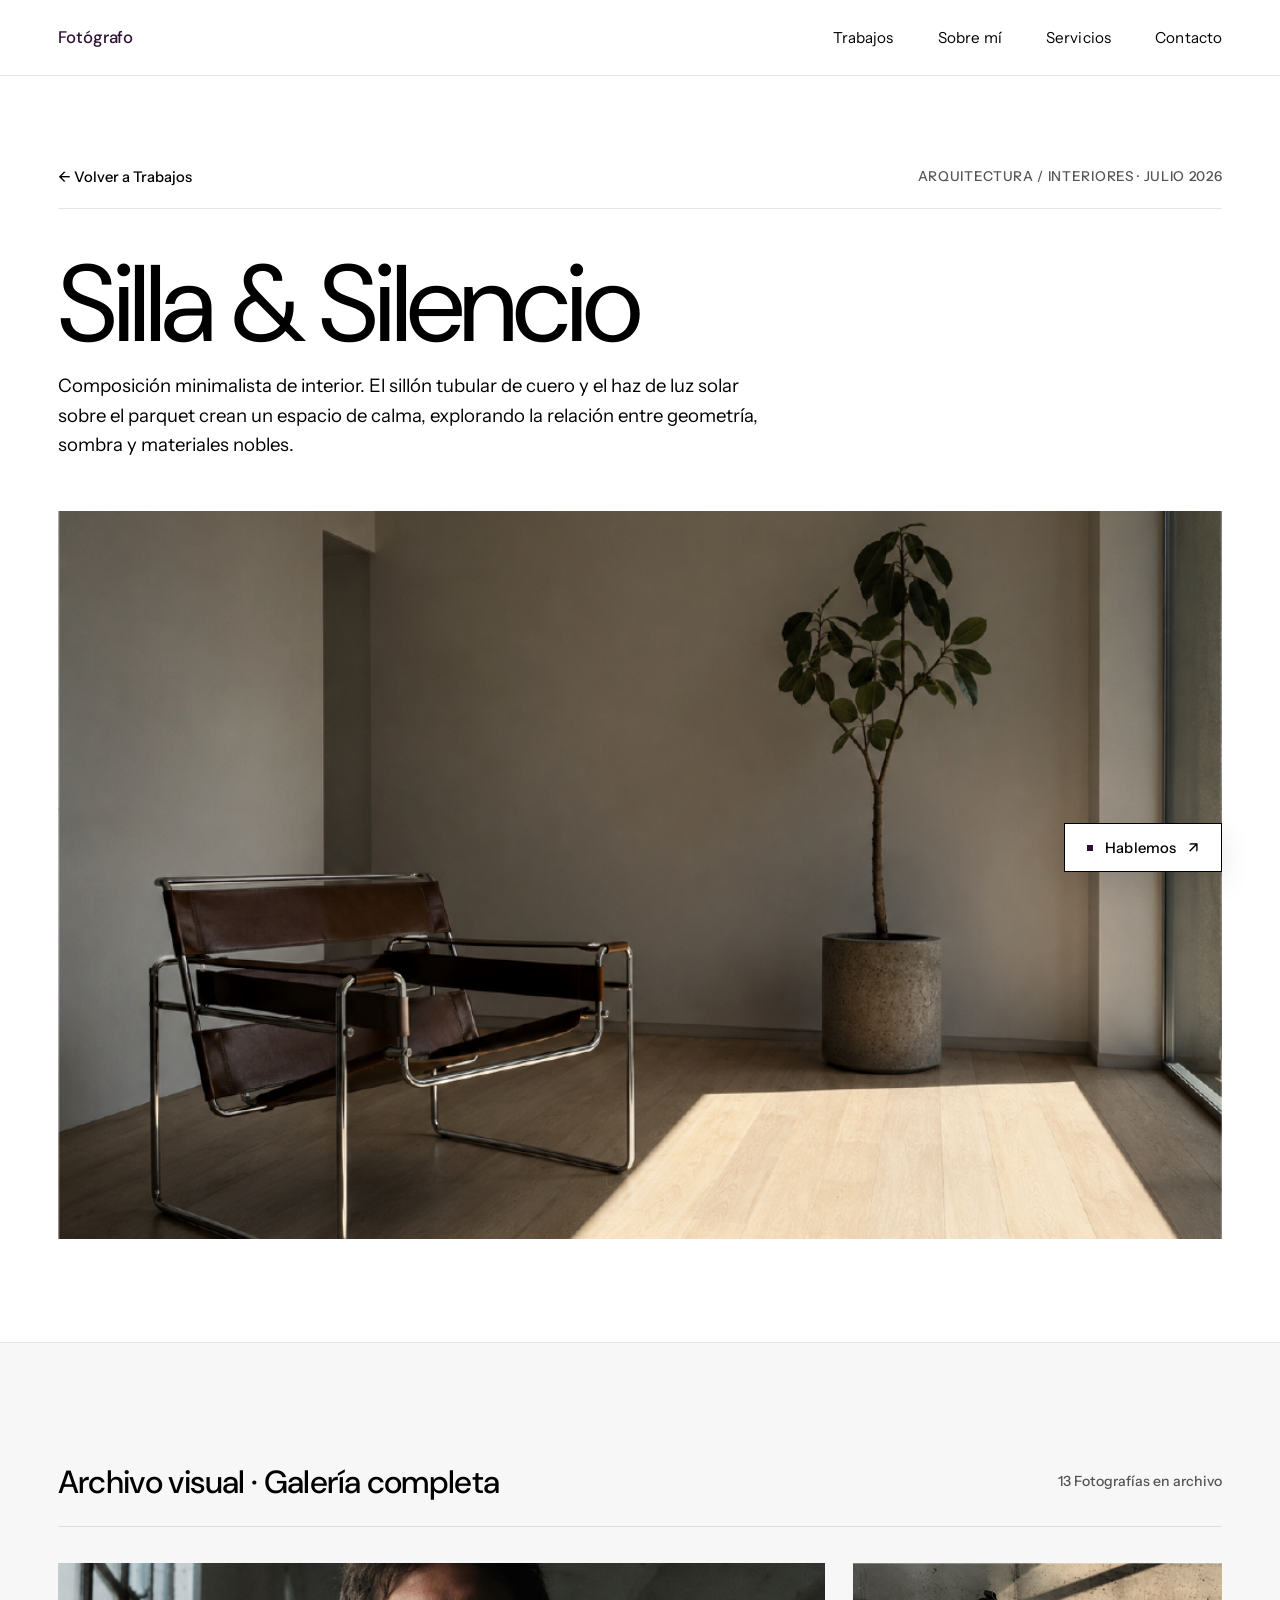
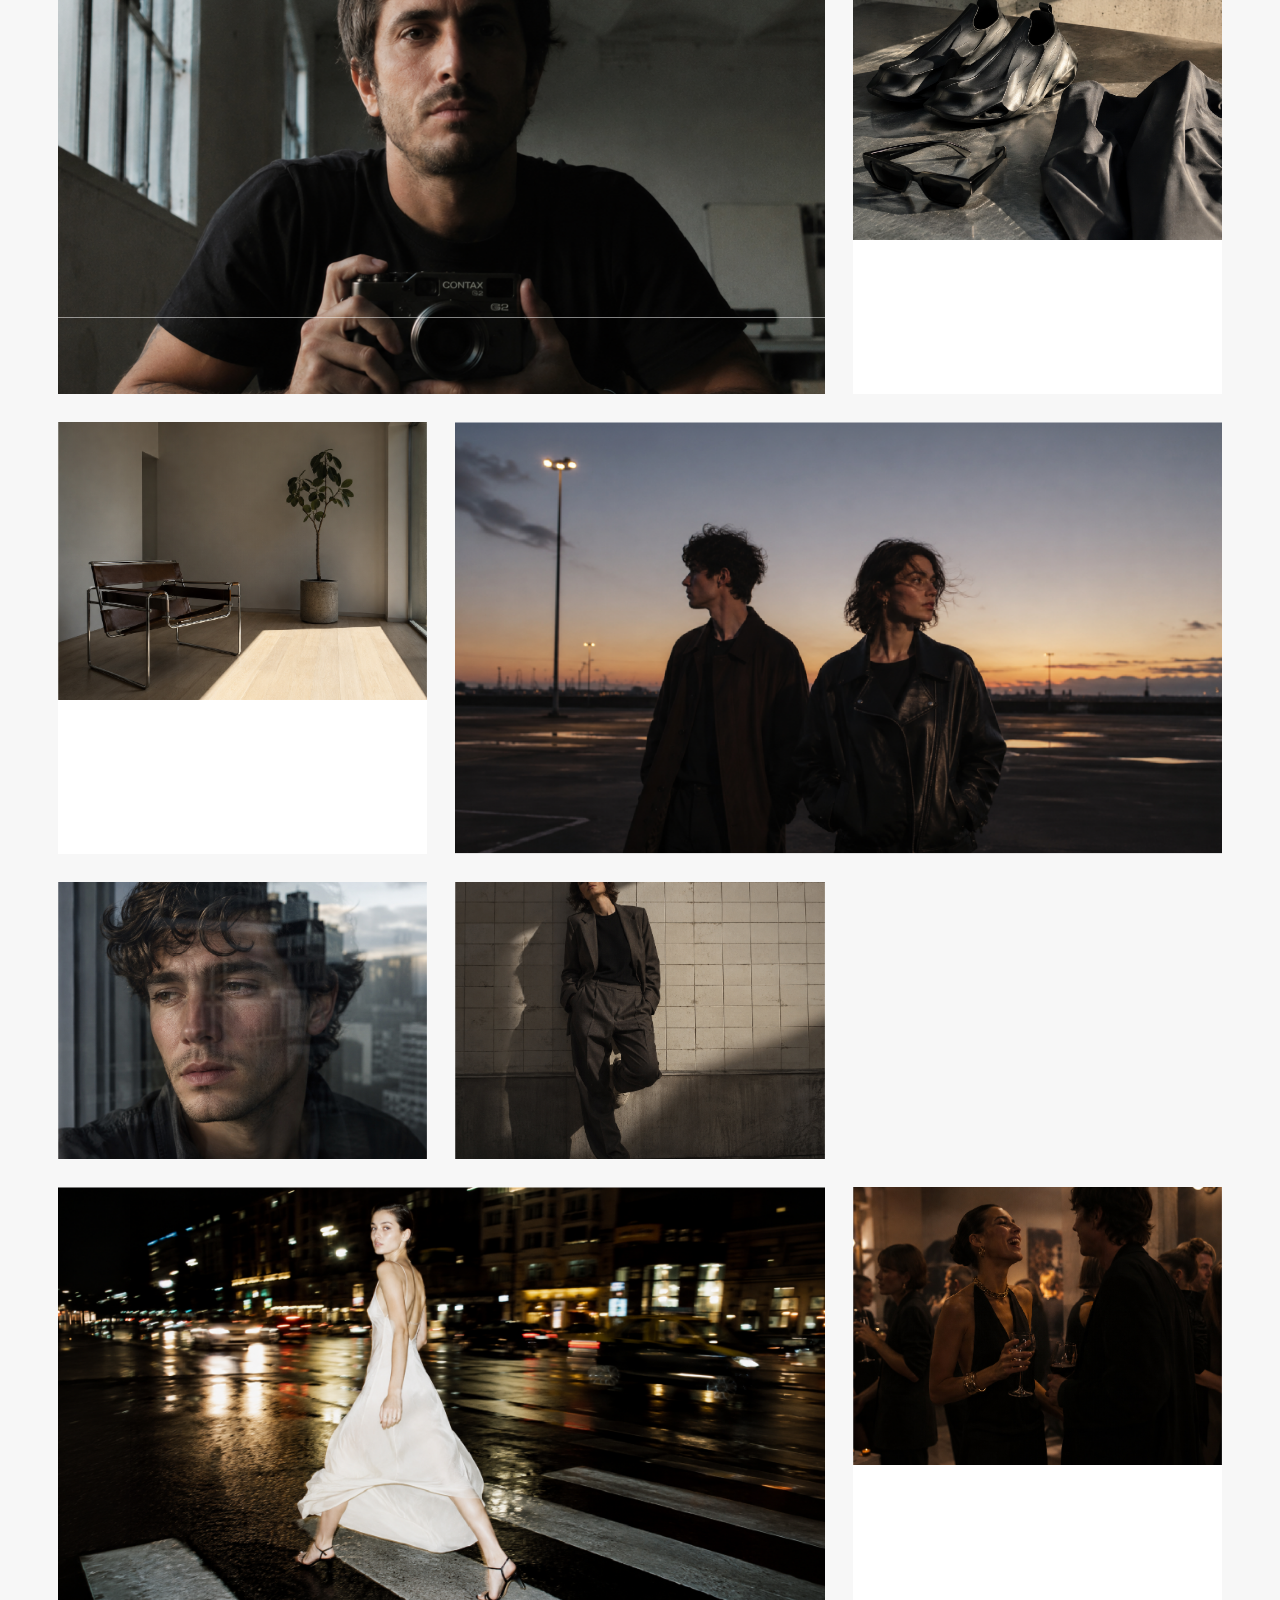
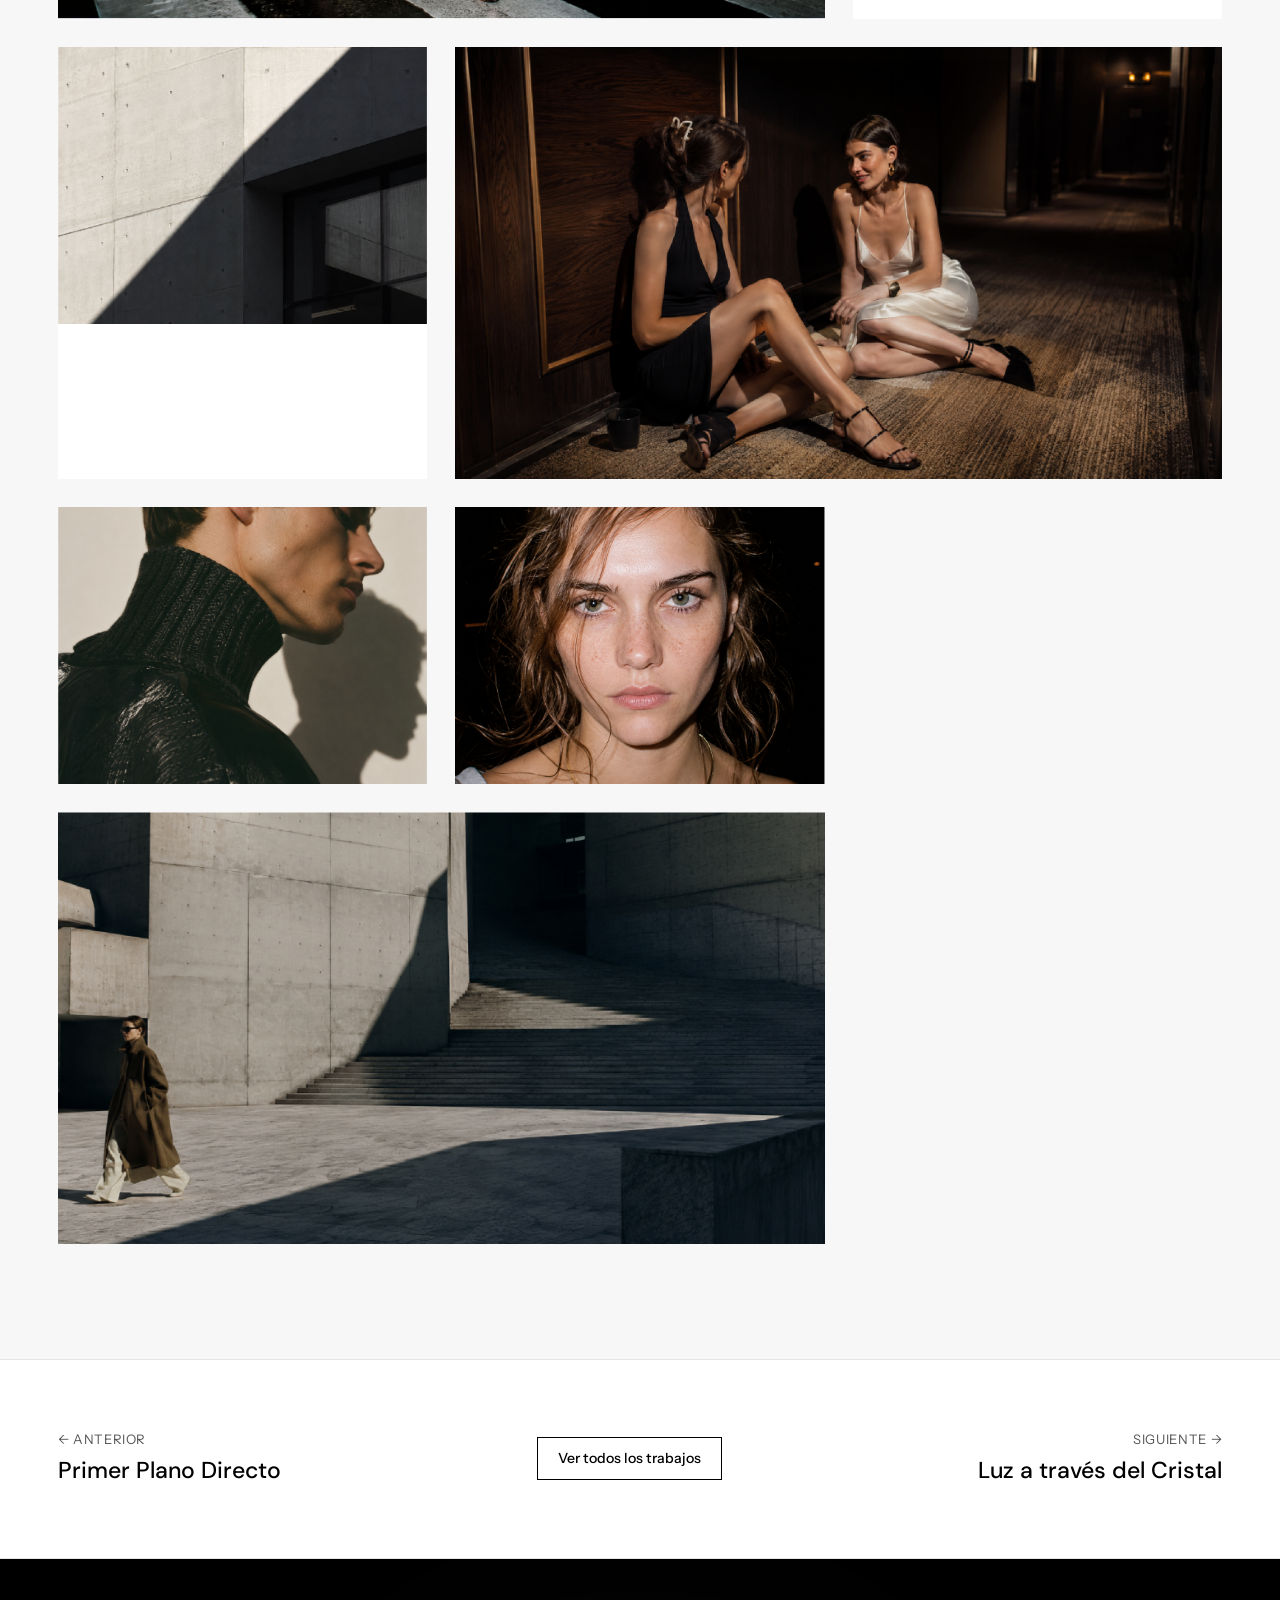
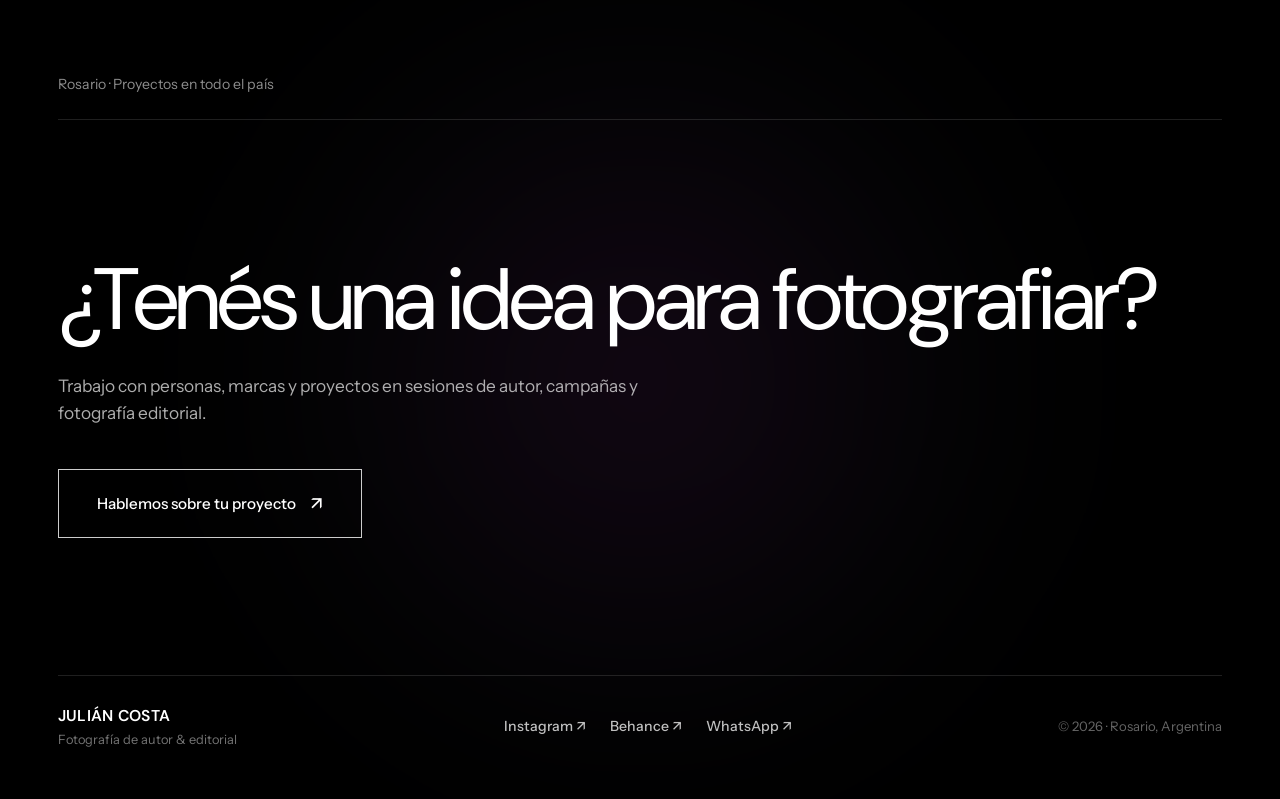
==== proyecto.html @ b22bb367 "fix(gallery): Corregir ejecucion de JS e incluir render estatico de las 13 fotos del archivo complet" ====
<!DOCTYPE html>
<html lang="es">
<head>
  <meta charset="UTF-8" />
  <meta name="viewport" content="width=device-width, initial-scale=1.0" />
  <title>Proyecto — Julián Costa · Fotógrafo Editorial</title>
  <meta name="description" content="Detalle de proyecto fotográfico editorial de Julián Costa. Retratos, moda, arquitectura y eventos." />

  <!-- Google Fonts: DM Sans + Instrument Sans -->
  <link rel="preconnect" href="https://fonts.googleapis.com" />
  <link rel="preconnect" href="https://fonts.gstatic.com" crossorigin />
  <link href="https://fonts.googleapis.com/css2?family=DM+Sans:ital,opsz,wght@0,9..40,300;0,9..40,400;0,9..40,500;0,9..40,600;0,9..40,700;1,9..40,400&family=Instrument+Sans:ital,wght@0,400;0,500;0,600;1,400&display=swap" rel="stylesheet" />

  <!-- Estilos CSS -->
  <link rel="stylesheet" href="css/style.css?v=2026.gallery.full.32" />
</head>
<body class="editorial-portfolio-body project-detail-body">

  <!-- ==================== HEADER (IDÉNTICO AL HOME) ==================== -->
  <header class="site-header" id="siteHeader">
    <div class="header-inner">
      <div class="header-brand-box">
        <a href="index.html" class="brand-text-label">Fotógrafo</a>
      </div>

      <!-- Menú Desktop -->
      <nav class="nav-menu" id="navMenu">
        <ul class="nav-list">
          <li class="nav-item"><a href="index.html#trabajos" class="nav-link">Trabajos</a></li>
          <li class="nav-item"><a href="index.html#sobre-mi" class="nav-link">Sobre mí</a></li>
          <li class="nav-item"><a href="index.html#servicios" class="nav-link">Servicios</a></li>
          <li class="nav-item"><a href="#contacto" class="nav-link">Contacto</a></li>
        </ul>
      </nav>

      <!-- Botón Hamburguesa Mobile -->
      <button type="button" class="mobile-menu-toggle" id="mobileMenuToggle" aria-label="Abrir menú" aria-expanded="false">
        <span class="burger-bar bar-1"></span>
        <span class="burger-bar bar-2"></span>
      </button>
    </div>

    <!-- Menú Desplegable Minimalista Mobile -->
    <div class="mobile-nav-overlay" id="mobileNavOverlay" aria-hidden="true">
      <div class="mobile-nav-inner">
        <span class="mobile-nav-kicker">Menú</span>
        <ul class="mobile-nav-list">
          <li><a href="index.html#trabajos" class="mobile-nav-link"><span>01</span> Trabajos</a></li>
          <li><a href="index.html#sobre-mi" class="mobile-nav-link"><span>02</span> Sobre mí</a></li>
          <li><a href="index.html#servicios" class="mobile-nav-link"><span>03</span> Servicios</a></li>
          <li><a href="#contacto" class="mobile-nav-link"><span>04</span> Contacto</a></li>
        </ul>
      </div>
    </div>
  </header>

  <main>
    <!-- ==================== ENCABEZADO DE PROYECTO ==================== -->
    <section class="project-hero-header">
      <div class="project-hero-inner">
        
        <div class="project-top-nav-bar">
          <a href="index.html#trabajos" class="project-back-link">
            <span>← Volver a Trabajos</span>
          </a>
          <span class="project-meta-pill" id="projectCategoryDate">Arquitectura · Julio 2026</span>
        </div>

        <div class="project-title-block">
          <h1 class="project-main-title" id="projectTitle">Silla & Silencio</h1>
          <p class="project-lead-desc" id="projectDescription">
            Composición minimalista de interior. El sillón tubular de cuero y el haz de luz solar sobre el parquet crean un espacio de calma.
          </p>
        </div>

      </div>
    </section>

    <!-- ==================== FOTO PRINCIPAL EN ALTA RESOLUCIÓN ==================== -->
    <section class="project-featured-media-section">
      <div class="project-featured-container">
        <div class="featured-img-frame">
          <img 
            id="projectFeaturedImg" 
            src="img/obra1.webp" 
            alt="Fotografía principal del proyecto" 
            class="project-featured-img"
          />
        </div>
      </div>
    </section>

    <!-- ==================== GRILLA EDITORIAL DE TODAS LAS FOTOS ==================== -->
    <section class="project-archive-gallery-section">
      <div class="project-gallery-inner">
        
        <div class="gallery-header-row">
          <span class="gallery-section-kicker">Archivo visual · Galería completa</span>
          <span class="gallery-count-tag" id="galleryCountLabel">13 Fotografías</span>
        </div>

        <div class="project-mosaic-grid" id="projectMosaicGrid">
          <article class="gallery-mosaic-card col-span-2">
            <div class="mosaic-img-box">
              <img src="img/hero.webp" alt="Retrato de Estudio" class="mosaic-img" loading="lazy" />
              <div class="mosaic-overlay">
                <span class="mosaic-tag">Retratos</span>
                <h4 class="mosaic-title">Retrato de Estudio</h4>
              </div>
            </div>
          </article>
          <article class="gallery-mosaic-card col-span-1">
            <div class="mosaic-img-box">
              <img src="img/pano1.webp" alt="Secuencia Editorial 01" class="mosaic-img" loading="lazy" />
              <div class="mosaic-overlay">
                <span class="mosaic-tag">Panorama</span>
                <h4 class="mosaic-title">Secuencia Editorial 01</h4>
              </div>
            </div>
          </article>
          <article class="gallery-mosaic-card col-span-1">
            <div class="mosaic-img-box">
              <img src="img/obra1.webp" alt="Silla & Silencio" class="mosaic-img" loading="lazy" />
              <div class="mosaic-overlay">
                <span class="mosaic-tag">Arquitectura</span>
                <h4 class="mosaic-title">Silla & Silencio</h4>
              </div>
            </div>
          </article>
          <article class="gallery-mosaic-card col-span-2">
            <div class="mosaic-img-box">
              <img src="img/pano2.webp" alt="Secuencia Editorial 02" class="mosaic-img" loading="lazy" />
              <div class="mosaic-overlay">
                <span class="mosaic-tag">Panorama</span>
                <h4 class="mosaic-title">Secuencia Editorial 02</h4>
              </div>
            </div>
          </article>
          <article class="gallery-mosaic-card col-span-1">
            <div class="mosaic-img-box">
              <img src="img/obra2.webp" alt="Luz a través del Cristal" class="mosaic-img" loading="lazy" />
              <div class="mosaic-overlay">
                <span class="mosaic-tag">Retratos</span>
                <h4 class="mosaic-title">Luz a través del Cristal</h4>
              </div>
            </div>
          </article>
          <article class="gallery-mosaic-card col-span-1">
            <div class="mosaic-img-box">
              <img src="img/obra3.webp" alt="Tailoring Oversized" class="mosaic-img" loading="lazy" />
              <div class="mosaic-overlay">
                <span class="mosaic-tag">Moda</span>
                <h4 class="mosaic-title">Tailoring Oversized</h4>
              </div>
            </div>
          </article>
          <article class="gallery-mosaic-card col-span-2">
            <div class="mosaic-img-box">
              <img src="img/pano3.webp" alt="Secuencia Editorial 03" class="mosaic-img" loading="lazy" />
              <div class="mosaic-overlay">
                <span class="mosaic-tag">Panorama</span>
                <h4 class="mosaic-title">Secuencia Editorial 03</h4>
              </div>
            </div>
          </article>
          <article class="gallery-mosaic-card col-span-1">
            <div class="mosaic-img-box">
              <img src="img/obra4.webp" alt="After-Party de Galería" class="mosaic-img" loading="lazy" />
              <div class="mosaic-overlay">
                <span class="mosaic-tag">Eventos</span>
                <h4 class="mosaic-title">After-Party de Galería</h4>
              </div>
            </div>
          </article>
          <article class="gallery-mosaic-card col-span-1">
            <div class="mosaic-img-box">
              <img src="img/obra5.webp" alt="Geometría & Sombra" class="mosaic-img" loading="lazy" />
              <div class="mosaic-overlay">
                <span class="mosaic-tag">Arquitectura</span>
                <h4 class="mosaic-title">Geometría & Sombra</h4>
              </div>
            </div>
          </article>
          <article class="gallery-mosaic-card col-span-2">
            <div class="mosaic-img-box">
              <img src="img/pano4.webp" alt="Secuencia Editorial 04" class="mosaic-img" loading="lazy" />
              <div class="mosaic-overlay">
                <span class="mosaic-tag">Panorama</span>
                <h4 class="mosaic-title">Secuencia Editorial 04</h4>
              </div>
            </div>
          </article>
          <article class="gallery-mosaic-card col-span-1">
            <div class="mosaic-img-box">
              <img src="img/obra6.webp" alt="Texturas & Perfil" class="mosaic-img" loading="lazy" />
              <div class="mosaic-overlay">
                <span class="mosaic-tag">Moda</span>
                <h4 class="mosaic-title">Texturas & Perfil</h4>
              </div>
            </div>
          </article>
          <article class="gallery-mosaic-card col-span-1">
            <div class="mosaic-img-box">
              <img src="img/obra7.webp" alt="Primer Plano Directo" class="mosaic-img" loading="lazy" />
              <div class="mosaic-overlay">
                <span class="mosaic-tag">Retratos</span>
                <h4 class="mosaic-title">Primer Plano Directo</h4>
              </div>
            </div>
          </article>
          <article class="gallery-mosaic-card col-span-2">
            <div class="mosaic-img-box">
              <img src="img/pano5.webp" alt="Secuencia Editorial 05" class="mosaic-img" loading="lazy" />
              <div class="mosaic-overlay">
                <span class="mosaic-tag">Panorama</span>
                <h4 class="mosaic-title">Secuencia Editorial 05</h4>
              </div>
            </div>
          </article>
        </div>

      </div>
    </section>

    <!-- ==================== NAVEGACIÓN ENTRE PROYECTOS ==================== -->
    <nav class="project-pagination-section" aria-label="Navegación de proyectos">
      <div class="pagination-inner">
        <a href="#" id="prevProjectLink" class="pagination-btn prev-btn">
          <span class="pag-dir">← Anterior</span>
          <span class="pag-title" id="prevProjectTitle">Proyecto</span>
        </a>
        <a href="index.html#trabajos" class="pagination-grid-btn">
          <span>Ver todos los trabajos</span>
        </a>
        <a href="#" id="nextProjectLink" class="pagination-btn next-btn">
          <span class="pag-dir">Siguiente →</span>
          <span class="pag-title" id="nextProjectTitle">Proyecto</span>
        </a>
      </div>
    </nav>

    <!-- ==================== BANNER DE CONTACTO & CIERRE MONUMENTAL (NEGRO CINEMÁTICO) ==================== -->
    <section class="contact-monumental-section" id="contacto">
      <!-- Glow ambiental dinámico de fondo -->
      <div class="contact-ambient-glow" aria-hidden="true"></div>

      <div class="contact-monumental-inner">
        
        <!-- Fila Superior: Ubicación -->
        <div class="contact-meta-row reveal-on-scroll">
          <span class="contact-location-tag">Rosario · Proyectos en todo el país</span>
        </div>

        <!-- Centro: Titular Monumental y Botón Interactivo -->
        <div class="contact-hero-content reveal-on-scroll">
          <h2 class="contact-monumental-title">
            ¿Tenés una idea para fotografiar?
          </h2>
          <p class="contact-monumental-desc">
            Trabajo con personas, marcas y proyectos en sesiones de autor, campañas y fotografía editorial.
          </p>
          <div class="contact-action-box">
            <button type="button" class="btn-monumental-touch open-talk-trigger">
              <span>Hablemos sobre tu proyecto</span>
              <span class="btn-arrow-diag">↗</span>
            </button>
          </div>
        </div>

        <!-- Fila Inferior: Footer Integrado -->
        <div class="contact-footer-row reveal-on-scroll">
          <div class="contact-footer-brand">
            <span class="footer-name">JULIÁN COSTA</span>
            <span class="footer-tagline">Fotografía de autor & editorial</span>
          </div>

          <div class="contact-footer-social">
            <a href="https://instagram.com" target="_blank" rel="noopener noreferrer" class="social-link">Instagram ↗</a>
            <a href="https://behance.net" target="_blank" rel="noopener noreferrer" class="social-link">Behance ↗</a>
            <a href="https://wa.me/5493410000000" target="_blank" rel="noopener noreferrer" class="social-link">WhatsApp ↗</a>
          </div>

          <div class="contact-footer-copy">
            <span>© 2026 · Rosario, Argentina</span>
          </div>
        </div>

      </div>
    </section>
  </main>

  <!-- ==================== RECTÁNGULO FLOTANTE BLANCO "HABLEMOS" ==================== -->
  <div class="floating-talk-wrapper" id="floatingTalkWidget">
    
    <!-- Botón Flotante -->
    <button type="button" class="floating-talk-pill" id="btnOpenTalkModal" aria-label="Abrir formulario de contacto">
      <span class="talk-pulse-indicator"></span>
      <span class="talk-pill-text">Hablemos</span>
      <span class="talk-pill-icon">↗</span>
    </button>

    <!-- Ventana Desplegable Minimalista Blanca y Cuadrada -->
    <div class="floating-talk-panel" id="floatingTalkPanel" aria-hidden="true">
      <button type="button" class="talk-close-btn" id="btnCloseTalkModal" aria-label="Cerrar ventana">✕</button>

      <form class="talk-form-minimal" id="contactTalkForm">
        <div class="minimal-field">
          <input type="text" id="talkName" name="name" class="minimal-input" placeholder="Nombre" required />
        </div>

        <div class="minimal-field">
          <input type="email" id="talkEmail" name="email" class="minimal-input" placeholder="Email" required />
        </div>

        <div class="minimal-field">
          <input type="text" id="talkType" name="projectType" class="minimal-input" placeholder="Tipo de proyecto" />
        </div>

        <div class="minimal-field message-field">
          <textarea id="talkMessage" name="message" class="minimal-textarea" rows="2" placeholder="Mensaje" required></textarea>
        </div>

        <div class="modal-buttons-stack">
          <button type="button" class="btn-modal-action btn-mail-action" id="btnSendMail">
            <span>Enviar mail</span>
          </button>
          <button type="button" class="btn-modal-action btn-wa-action" id="btnSendWhatsapp">
            <span>Contactar por WhatsApp</span>
          </button>
        </div>
      </form>
    </div>

    <!-- Backdrop -->
    <div class="talk-backdrop" id="talkBackdrop"></div>
  </div>

  <!-- Scripts -->
  <script src="js/main.js?v=2026.gallery.full.32"></script>
  <script src="js/proyecto.js?v=2026.gallery.full.32"></script>
</body>
</html>
---- css/style.css ----
/* ==========================================================================
   JULIÁN COSTA — PORTFOLIO EDITORIAL
   Tipografía DM SANS + INSTRUMENT SANS
   Carrusel Deslizable Interactivo + Telón Rojo con Efecto Revelado Animado (Curtain Reveal)
   ========================================================================== */

/* --- 1. Variables de Diseño --- */
:root {
  --bg-main: #ffffff;
  --bg-subtle: #fafafa;
  --bg-blue-studio: #0b3d7d;
  --red-editorial: #301135; /* Ciruela profundo / Midnight Plum (#301135) */
  
  --text-dark: #000000;
  --text-body: #333336;
  --text-muted: #555558;
  --text-light: #88888c;
  
  --border-light: #e5e5e5;
  --border-dark: #000000;
  
  /* Typography */
  --font-headline: 'DM Sans', -apple-system, BlinkMacSystemFont, sans-serif;
  --font-body: 'Instrument Sans', -apple-system, BlinkMacSystemFont, sans-serif;
  
  /* Layout */
  --pad-side: clamp(24px, 4.5vw, 64px);
  --header-height: 76px;
  
  /* Transitions */
  --t-fast: 0.18s ease;
  --t-smooth: 0.35s cubic-bezier(0.16, 1, 0.3, 1);
}

/* --- 2. Reset & Base --- */
*, *::before, *::after {
  box-sizing: border-box;
  margin: 0;
  padding: 0;
  border-radius: 0 !important;
}

html {
  font-size: 16px;
  scroll-behavior: smooth;
  scroll-padding-top: var(--header-height);
  -webkit-font-smoothing: antialiased;
  -moz-osx-font-smoothing: grayscale;
}

body.editorial-portfolio-body {
  font-family: var(--font-body);
  background-color: var(--bg-main);
  color: var(--text-dark);
  line-height: 1.5;
  overflow-x: hidden;
  width: 100%;
}

img {
  max-width: 100%;
  height: auto;
  display: block;
}

a {
  color: inherit;
  text-decoration: none;
  transition: opacity var(--t-fast);
}

button {
  font-family: inherit;
  border: none;
  background: none;
  cursor: pointer;
}

/* --- 3. Header --- */
.site-header {
  position: sticky;
  top: 0;
  left: 0;
  width: 100%;
  height: var(--header-height);
  background-color: rgba(255, 255, 255, 0.96);
  backdrop-filter: blur(12px);
  -webkit-backdrop-filter: blur(12px);
  z-index: 1000;
  border-bottom: 1px solid var(--border-light);
  display: flex;
  align-items: center;
}

.header-inner {
  width: 100%;
  padding: 0 var(--pad-side);
  display: flex;
  align-items: center;
  justify-content: space-between;
}

.brand-text-label {
  font-family: var(--font-headline);
  font-weight: 500;
  font-size: 1.05rem;
  letter-spacing: -0.01em;
  color: var(--red-editorial); /* Rojo editorial */
  text-transform: none;
  display: inline-block;
  padding: 4px 0;
}

.brand-text-label:hover {
  opacity: 0.8;
}

.nav-list {
  list-style: none !important;
  list-style-type: none !important;
  margin: 0;
  padding: 0;
  display: flex;
  align-items: center;
  gap: clamp(16px, 3.5vw, 44px);
}

.nav-item {
  list-style: none !important;
}

.nav-link {
  font-family: var(--font-body);
  font-size: 0.95rem;
  font-weight: 400;
  letter-spacing: 0.01em;
  text-transform: none;
  color: var(--text-dark);
  transition: opacity var(--t-fast);
}

.nav-link:hover {
  color: var(--red-editorial);
  opacity: 1;
}

/* Botón Hamburguesa Mobile (Oculto en desktop) */
.mobile-menu-toggle {
  display: none;
  flex-direction: column;
  justify-content: center;
  align-items: center;
  gap: 6px;
  width: 36px;
  height: 36px;
  padding: 4px;
  background: none;
  border: none;
  cursor: pointer;
  z-index: 1100;
}

.burger-bar {
  width: 22px;
  height: 1.5px;
  background-color: #000000;
  transition: transform 0.3s cubic-bezier(0.16, 1, 0.3, 1), background-color var(--t-fast);
}

.mobile-menu-toggle.is-active .bar-1 {
  transform: translateY(3.75px) rotate(45deg);
  background-color: var(--red-editorial);
}

.mobile-menu-toggle.is-active .bar-2 {
  transform: translateY(-3.75px) rotate(-45deg);
  background-color: var(--red-editorial);
}

/* Overlay de Navegación Mobile */
.mobile-nav-overlay {
  display: none;
  position: fixed;
  top: var(--header-height);
  left: 0;
  width: 100%;
  height: calc(100vh - var(--header-height));
  height: calc(100dvh - var(--header-height));
  background-color: #ffffff;
  z-index: 999;
  padding: 36px var(--pad-side) 48px;
  opacity: 0;
  visibility: hidden;
  transform: translateY(-8px);
  transition: opacity 0.3s ease, transform 0.3s ease, visibility 0.3s ease;
  overflow-y: auto;
}

.mobile-nav-overlay.is-open {
  opacity: 1;
  visibility: visible;
  transform: translateY(0);
}

.mobile-nav-inner {
  display: flex;
  flex-direction: column;
  gap: 28px;
}

.mobile-nav-kicker {
  font-family: var(--font-body);
  font-size: 0.78rem;
  font-weight: 500;
  color: var(--text-light);
  text-transform: uppercase;
  letter-spacing: 0.05em;
}

.mobile-nav-list {
  list-style: none !important;
  display: flex;
  flex-direction: column;
  gap: 16px;
  margin-top: 6px;
}

.mobile-nav-list li {
  list-style: none !important;
  border-bottom: 1px solid var(--border-light);
  padding-bottom: 14px;
}

.mobile-nav-link {
  font-family: var(--font-headline);
  font-size: clamp(1.8rem, 7vw, 2.3rem);
  font-weight: 500;
  letter-spacing: -0.02em;
  color: #000000;
  display: flex;
  align-items: center;
  gap: 14px;
  transition: color var(--t-fast), transform var(--t-fast);
}

.mobile-nav-link span {
  font-family: var(--font-body);
  font-size: 0.82rem;
  color: var(--text-light);
  font-weight: 400;
}

.mobile-nav-link:active,
.mobile-nav-link:hover {
  color: var(--red-editorial);
  transform: translateX(4px);
}

/* Ocultar botón flotante Hablemos cuando el menú mobile está abierto */
body.mobile-menu-open .floating-talk-wrapper {
  display: none !important;
  opacity: 0 !important;
  visibility: hidden !important;
  pointer-events: none !important;
}

@media (max-width: 768px) {
  :root {
    --header-height: 64px;
    --pad-side: 18px;
  }
  .nav-menu {
    display: none !important;
  }
  .mobile-menu-toggle {
    display: flex;
  }
  .mobile-nav-overlay {
    display: block;
  }
}

/* --- 4. Hero Split-Screen (DM SANS MASIVO LIVIANO) --- */
.hero-lovers-section {
  width: 100%;
  display: grid;
  grid-template-columns: 1.15fr 0.85fr;
  min-height: calc(100vh - var(--header-height));
  border-bottom: 1px solid var(--border-light);
}

@media (max-width: 960px) {
  .hero-lovers-section {
    grid-template-columns: 1fr;
    min-height: auto;
  }
}

.hero-left-column {
  padding: clamp(40px, 6vw, 80px) var(--pad-side);
  display: flex;
  flex-direction: column;
  justify-content: center;
}

.hero-left-content {
  max-width: 760px;
}

/* Titular Masivo en DM Sans con PESO LIVIANO (400) */
.hero-giant-name {
  font-family: var(--font-headline);
  font-size: clamp(3.2rem, 13.5vw, 10.5rem);
  font-weight: 400;
  line-height: 0.88;
  letter-spacing: -0.03em;
  text-transform: uppercase;
  color: #000000;
  margin-bottom: clamp(24px, 4vw, 48px);
}

.name-row {
  display: block;
}

.hero-bio-card {
  max-width: 600px;
  margin-bottom: 32px;
}

.hero-bio-text {
  font-family: var(--font-body);
  font-size: clamp(1.02rem, 1.4vw, 1.25rem);
  color: var(--text-dark);
  line-height: 1.55;
  font-weight: 400;
  text-transform: none;
}

.hero-location-meta {
  display: flex;
  align-items: center;
  gap: 10px;
  font-family: var(--font-body);
  font-size: 0.88rem;
  color: var(--text-muted);
  font-weight: 400;
  text-transform: none;
}

/* Columna Derecha: Retrato Vertical a Borde Completo */
.hero-right-column {
  position: relative;
  background-color: var(--bg-blue-studio);
  overflow: hidden;
  display: flex;
}

.portrait-container {
  width: 100%;
  height: 100%;
  min-height: 550px;
}

@media (max-width: 960px) {
  .hero-left-column {
    padding: clamp(36px, 6vw, 60px) var(--pad-side) clamp(24px, 4vw, 36px);
  }
  .portrait-container {
    min-height: 420px;
    max-height: 65vh;
  }
}

.portrait-img {
  width: 100%;
  height: 100%;
  object-fit: cover;
  object-position: center top;
  filter: contrast(1.04) brightness(0.98);
  transition: transform 1.2s cubic-bezier(0.16, 1, 0.3, 1);
}

.hero-right-column:hover .portrait-img {
  transform: scale(1.02);
}

/* --- 5. Fotografía Panorámica (Secuencia Rápida / Hard Cut cada 1s) --- */
.full-bleed-panorama-section {
  width: 100%;
  position: relative;
  border-bottom: 1px solid var(--border-light);
}

.panorama-viewport {
  width: 100%;
  aspect-ratio: 16 / 7.5;
  min-height: 460px;
  max-height: 80vh;
  overflow: hidden;
  background-color: #000000;
  position: relative;
}

.panorama-slider-track {
  position: relative;
  width: 100%;
  height: 100%;
}

.panorama-slide {
  position: absolute;
  inset: 0;
  width: 100%;
  height: 100%;
  opacity: 0;
  visibility: hidden;
  z-index: 1;
  transition: none !important; /* Cambio instantáneo de golpe, sin deslizar */
}

.panorama-slide.active {
  opacity: 1;
  visibility: visible;
  z-index: 2;
}

.panorama-img {
  width: 100%;
  height: 100%;
  object-fit: cover;
  object-position: center 40%;
}

/* Flechas de navegación panorámica */
.panorama-nav-btn {
  position: absolute;
  top: 50%;
  transform: translateY(-50%);
  z-index: 20;
  background-color: rgba(0, 0, 0, 0.45);
  color: #ffffff;
  width: 48px;
  height: 48px;
  display: flex;
  align-items: center;
  justify-content: center;
  font-size: 1.25rem;
  backdrop-filter: blur(8px);
  -webkit-backdrop-filter: blur(8px);
  border: 1px solid rgba(255, 255, 255, 0.15);
  cursor: pointer;
  opacity: 0;
  transition: opacity var(--t-fast), background-color var(--t-fast), color var(--t-fast);
}

.panorama-viewport:hover .panorama-nav-btn {
  opacity: 1;
}

.panorama-nav-btn.prev {
  left: 24px;
}

.panorama-nav-btn.next {
  right: 24px;
}

.panorama-nav-btn:hover {
  background-color: var(--red-editorial);
  border-color: var(--red-editorial);
  color: #ffffff;
}

@media (max-width: 768px) {
  .panorama-viewport {
    aspect-ratio: 16 / 10;
    min-height: 280px;
  }
  .panorama-meta-strip {
    padding: 12px var(--pad-side);
    gap: 8px;
  }
  .panorama-nav-btn {
    opacity: 0.85;
    width: 40px;
    height: 40px;
    font-size: 1.1rem;
  }
  .panorama-nav-btn.prev { left: 12px; }
  .panorama-nav-btn.next { right: 12px; }
}

/* Barra Meta debajo de la panorámica */
.panorama-meta-strip {
  padding: 16px var(--pad-side);
  display: flex;
  justify-content: space-between;
  align-items: center;
  flex-wrap: wrap;
  gap: 12px;
  font-family: var(--font-body);
  font-size: 0.88rem;
  color: var(--text-dark);
}

.panorama-meta-info {
  display: flex;
  align-items: center;
  gap: 16px;
  flex-wrap: wrap;
}

.panorama-meta-title {
  font-weight: 500;
  color: var(--text-dark);
}

.panorama-meta-desc {
  color: var(--text-muted);
  font-size: 0.82rem;
}

.panorama-meta-counter {
  font-weight: 500;
  color: var(--text-muted);
  font-family: var(--font-headline);
  letter-spacing: 0.05em;
}

/* ==========================================================================
   6. CARRUSEL DESLIZABLE DE TRABAJOS (DRAGGABLE / HORIZONTAL SCROLL)
   ========================================================================== */
.works-carousel-section {
  width: 100%;
  padding: clamp(80px, 10vw, 120px) 0 clamp(40px, 6vw, 70px);
  border-bottom: 1px solid var(--border-light);
}

.carousel-section-header {
  padding: 0 var(--pad-side);
  margin-bottom: 28px;
  display: flex;
  justify-content: space-between;
  align-items: center;
  flex-wrap: wrap;
  gap: 20px;
}

.filter-pills-row {
  display: flex;
  gap: 16px;
  flex-wrap: wrap;
}

.filter-btn {
  font-family: var(--font-body);
  font-size: 0.88rem;
  color: var(--text-light);
  padding: 4px 0;
  transition: color var(--t-fast);
}

.filter-btn.active, .filter-btn:hover {
  color: var(--red-editorial);
  font-weight: 500;
  border-bottom: 2px solid var(--red-editorial);
}

.drag-hint-label {
  font-family: var(--font-body);
  font-size: 0.8rem;
  color: var(--text-light);
  display: flex;
  align-items: center;
  gap: 6px;
}

/* Viewport Deslizable con Mouse y Touch */
.carousel-viewport {
  width: 100%;
  overflow-x: auto;
  overflow-y: hidden;
  padding: 10px var(--pad-side) 30px;
  cursor: grab;
  user-select: none;
  -webkit-user-select: none;
  scrollbar-width: none;
  -ms-overflow-style: none;
  -webkit-overflow-scrolling: touch;
}

.carousel-viewport::-webkit-scrollbar {
  display: none;
}

.carousel-viewport.is-dragging {
  cursor: grabbing;
  scroll-behavior: auto;
}

.carousel-track {
  display: flex;
  gap: clamp(24px, 3.5vw, 40px);
  width: max-content;
}

/* Tarjetas Individuales del Carrusel */
.carousel-card {
  flex: 0 0 clamp(290px, 25vw, 360px);
  display: flex;
  flex-direction: column;
  gap: 12px;
  pointer-events: auto;
  transition: opacity var(--t-fast);
}

@media (max-width: 768px) {
  .carousel-card {
    flex: 0 0 clamp(240px, 76vw, 320px);
  }
  .works-carousel-section {
    padding: clamp(56px, 8vw, 90px) 0 clamp(30px, 5vw, 50px);
  }
}

.carousel-card.is-hidden {
  display: none;
}

.card-date {
  font-family: var(--font-body);
  font-size: 0.82rem;
  color: var(--text-light);
  display: block;
}

.card-media-box {
  width: 100%;
  aspect-ratio: 1 / 1;
  overflow: hidden;
  background-color: var(--bg-subtle);
}

.card-img {
  width: 100%;
  height: 100%;
  object-fit: cover;
  pointer-events: none;
  transition: transform 0.8s cubic-bezier(0.16, 1, 0.3, 1);
}

.carousel-card:hover .card-img {
  transform: scale(1.04);
}

.card-body {
  display: flex;
  flex-direction: column;
  gap: 6px;
  padding-top: 4px;
}

.card-title {
  font-family: var(--font-headline);
  font-size: 1.15rem;
  font-weight: 500;
  letter-spacing: -0.01em;
  color: var(--text-dark);
}

.card-desc {
  font-family: var(--font-body);
  font-size: 0.9rem;
  color: var(--text-muted);
  line-height: 1.5;
}

/* ==========================================================================
   7. SOBRE MÍ & SERVICIOS (GRILLA EDITORIAL SUIZA 3 COLUMNAS)
   ========================================================================== */
.editorial-grid-section {
  width: 100%;
  background-color: #ffffff;
  padding: clamp(80px, 10vw, 150px) var(--pad-side);
  border-bottom: 1px solid var(--border-light);
}

.editorial-grid-container {
  max-width: 1280px;
  margin: 0 auto;
  display: flex;
  flex-direction: column;
  gap: clamp(56px, 7vw, 90px);
}

.editorial-grid-row {
  display: grid;
  grid-template-columns: 180px 220px 1fr;
  gap: clamp(24px, 3.5vw, 48px);
  align-items: start;
}

@media (max-width: 1024px) {
  .editorial-grid-row {
    grid-template-columns: 140px 180px 1fr;
    gap: 24px;
  }
}

@media (max-width: 768px) {
  .editorial-grid-row {
    grid-template-columns: 1fr;
    gap: 14px;
  }
  .grid-col:empty {
    display: none;
  }
}

.editorial-label {
  font-family: var(--font-body);
  font-size: 1.05rem;
  font-weight: 500;
  color: #000000;
  letter-spacing: -0.01em;
  display: block;
}

.editorial-author-name {
  font-family: var(--font-body);
  font-size: 1.05rem;
  font-weight: 500;
  color: #000000;
  letter-spacing: -0.01em;
}

.editorial-headline-statement {
  font-family: var(--font-headline);
  font-size: clamp(1.6rem, 2.5vw, 2.4rem);
  font-weight: 700;
  letter-spacing: -0.025em;
  line-height: 1.2;
  color: #000000;
  max-width: 680px;
  text-wrap: balance;
}

.editorial-bio-text-block {
  display: flex;
  flex-direction: column;
  gap: 18px;
  max-width: 620px;
}

.editorial-bio-text-block p {
  font-family: var(--font-body);
  font-size: 0.98rem;
  font-weight: 400;
  line-height: 1.6;
  color: #1a1a1c;
}

.editorial-services-clean-list {
  list-style: none !important;
  list-style-type: none !important;
  padding: 0;
  margin: 0;
  display: flex;
  flex-direction: column;
  gap: 10px;
}

.editorial-services-clean-list li {
  list-style: none !important;
}

.editorial-srv-item-btn {
  font-family: var(--font-body);
  font-size: 1.02rem;
  font-weight: 500;
  color: #000000;
  text-align: left;
  background: none;
  border: none;
  padding: 2px 0;
  cursor: pointer;
  transition: color var(--t-fast);
}

.editorial-srv-item-btn:hover {
  color: var(--red-editorial);
}

/* ==========================================================================
   8. ESPACIO EN BLANCO INTERACTIVO MONUMENTAL (CURSOR IMAGE TRAIL)
   ========================================================================== */
.interactive-canvas-section {
  width: 100%;
  min-height: clamp(750px, 95vh, 1100px);
  background-color: #ffffff;
  position: relative;
  overflow: hidden;
  cursor: crosshair;
  display: flex;
  align-items: center;
  justify-content: center;
  border-bottom: 1px solid var(--border-light);
  user-select: none;
}

.interactive-canvas-watermark {
  pointer-events: none;
  z-index: 1;
  padding: 0 var(--pad-side);
  text-align: center;
}

.canvas-monumental-name {
  font-family: var(--font-headline);
  font-size: clamp(3.8rem, 11.5vw, 11rem);
  font-weight: 400;
  letter-spacing: -0.035em;
  line-height: 0.92;
  color: #000000;
  text-transform: none;
  user-select: none;
  pointer-events: none;
}

.trail-images-container {
  position: absolute;
  inset: 0;
  pointer-events: none;
  overflow: hidden;
  z-index: 2;
}

.trail-image-item {
  position: absolute;
  aspect-ratio: 1 / 1;
  object-fit: cover;
  transform: translate(-50%, -50%) scale(0.9) rotate(var(--rot, 0deg));
  opacity: 0;
  box-shadow: 0 20px 48px rgba(0, 0, 0, 0.22);
  border: none;
  animation: trailPopIn 0.32s cubic-bezier(0.16, 1, 0.3, 1) forwards;
  pointer-events: none;
  transition: opacity 0.7s cubic-bezier(0.16, 1, 0.3, 1), transform 0.7s cubic-bezier(0.16, 1, 0.3, 1);
}

.trail-image-item.fading {
  opacity: 0 !important;
  transform: translate(-50%, -50%) scale(0.85) rotate(var(--rot, 0deg)) !important;
}

@keyframes trailPopIn {
  0% {
    opacity: 0;
    transform: translate(-50%, -50%) scale(0.65) rotate(var(--rot, 0deg));
  }
  100% {
    opacity: 1;
    transform: translate(-50%, -50%) scale(1) rotate(var(--rot, 0deg));
  }
}

/* --- 9. Cierre y Banner de Contacto Monumental (Negro Cinemático) --- */
.contact-monumental-section {
  width: 100%;
  min-height: 90vh;
  background-color: #000000;
  color: #ffffff;
  position: relative;
  overflow: hidden;
  display: flex;
  align-items: center;
  padding: clamp(70px, 9vw, 120px) var(--pad-side) clamp(36px, 4vw, 50px);
}

.contact-ambient-glow {
  position: absolute;
  top: 50%;
  left: 50%;
  width: clamp(500px, 65vw, 950px);
  height: clamp(500px, 65vw, 950px);
  background: radial-gradient(circle, rgba(48, 17, 53, 0.42) 0%, rgba(18, 18, 24, 0.22) 50%, transparent 75%);
  pointer-events: none;
  filter: blur(80px);
  transform: translate(-50%, -50%);
  animation: ambientFloat 9s ease-in-out infinite alternate;
}

@keyframes ambientFloat {
  0% {
    transform: translate(-50%, -50%) scale(0.92);
    opacity: 0.55;
  }
  100% {
    transform: translate(-45%, -55%) scale(1.18);
    opacity: 0.9;
  }
}

.contact-monumental-inner {
  width: 100%;
  max-width: 1360px;
  margin: 0 auto;
  display: flex;
  flex-direction: column;
  justify-content: space-between;
  min-height: 75vh;
  gap: clamp(48px, 6vw, 80px);
  position: relative;
  z-index: 2;
}

/* Fila Superior */
.contact-meta-row {
  display: flex;
  justify-content: space-between;
  align-items: center;
  flex-wrap: wrap;
  gap: 16px;
  border-bottom: 1px solid rgba(255, 255, 255, 0.12);
  padding-bottom: 24px;
}

.contact-status-badge {
  display: inline-flex;
  align-items: center;
  gap: 10px;
  font-family: var(--font-body);
  font-size: 0.88rem;
  font-weight: 500;
  color: rgba(255, 255, 255, 0.9);
}

.status-pulse-dot {
  width: 8px;
  height: 8px;
  background-color: #22c55e;
  border-radius: 50% !important;
  display: inline-block;
  box-shadow: 0 0 10px #22c55e;
  animation: statusPulse 2s ease-in-out infinite;
}

@keyframes statusPulse {
  0%, 100% { transform: scale(1); opacity: 0.9; }
  50% { transform: scale(1.35); opacity: 0.45; }
}

.contact-location-tag {
  font-family: var(--font-body);
  font-size: 0.88rem;
  color: rgba(255, 255, 255, 0.55);
}

/* Centro: Titular Monumental y Botón */
.contact-hero-content {
  display: flex;
  flex-direction: column;
  gap: clamp(20px, 3vw, 32px);
  max-width: 1100px;
}

.contact-monumental-title {
  font-family: var(--font-headline);
  font-size: clamp(2.8rem, 6.8vw, 6.5rem);
  font-weight: 400;
  line-height: 0.96;
  letter-spacing: -0.035em;
  color: #ffffff;
  text-wrap: balance;
}

.contact-monumental-desc {
  font-family: var(--font-body);
  font-size: clamp(1.05rem, 1.35vw, 1.25rem);
  font-weight: 400;
  color: rgba(255, 255, 255, 0.68);
  max-width: 600px;
  line-height: 1.55;
}

.contact-action-box {
  margin-top: 10px;
}

.btn-monumental-touch {
  display: inline-flex;
  align-items: center;
  gap: 14px;
  padding: clamp(16px, 2vw, 22px) clamp(28px, 3vw, 44px);
  border: 1px solid rgba(255, 255, 255, 0.8);
  background: transparent;
  color: #ffffff;
  font-family: var(--font-body);
  font-size: clamp(0.95rem, 1.15vw, 1.05rem);
  font-weight: 500;
  cursor: pointer;
  transition: all 0.3s cubic-bezier(0.16, 1, 0.3, 1);
}

.btn-monumental-touch:hover {
  background-color: var(--red-editorial);
  border-color: var(--red-editorial);
  color: #ffffff;
  transform: translateY(-3px);
  box-shadow: 0 16px 36px rgba(48, 17, 53, 0.45);
}

.btn-arrow-diag {
  font-size: 1.15rem;
  transition: transform 0.3s ease;
}

.btn-monumental-touch:hover .btn-arrow-diag {
  transform: translate(3px, -3px);
}

/* Fila Inferior: Footer Integrado */
.contact-footer-row {
  display: flex;
  justify-content: space-between;
  align-items: center;
  flex-wrap: wrap;
  gap: 24px;
  border-top: 1px solid rgba(255, 255, 255, 0.12);
  padding-top: 28px;
}

.contact-footer-brand {
  display: flex;
  flex-direction: column;
  gap: 2px;
}

.footer-name {
  font-family: var(--font-headline);
  font-size: 0.98rem;
  font-weight: 600;
  letter-spacing: 0.02em;
  color: #ffffff;
}

.footer-tagline {
  font-family: var(--font-body);
  font-size: 0.8rem;
  color: rgba(255, 255, 255, 0.45);
}

.contact-footer-social {
  display: flex;
  gap: 24px;
}

.social-link {
  font-family: var(--font-body);
  font-size: 0.88rem;
  font-weight: 500;
  color: rgba(255, 255, 255, 0.75);
  transition: color var(--t-fast);
}

.social-link:hover {
  color: var(--red-editorial);
}

.contact-footer-copy {
  font-family: var(--font-body);
  font-size: 0.82rem;
  color: rgba(255, 255, 255, 0.4);
}

/* Animación de entrada suave con scroll */
.reveal-on-scroll {
  opacity: 0;
  transform: translateY(32px);
  transition: opacity 0.85s cubic-bezier(0.16, 1, 0.3, 1), transform 0.85s cubic-bezier(0.16, 1, 0.3, 1);
}

.reveal-on-scroll.is-revealed {
  opacity: 1;
  transform: translateY(0);
}

@media (max-width: 768px) {
  .interactive-canvas-section {
    min-height: clamp(480px, 75vh, 720px);
  }
  .canvas-monumental-name {
    font-size: clamp(3rem, 13vw, 5.5rem);
  }
  .contact-monumental-section {
    min-height: 80vh;
    padding: 60px var(--pad-side) 36px;
  }
  .contact-monumental-title {
    font-size: clamp(2.3rem, 10vw, 4.2rem);
    line-height: 1.0;
  }
  .btn-monumental-touch {
    width: 100%;
    justify-content: space-between;
    padding: 16px 24px;
  }
  .contact-footer-row {
    flex-direction: column;
    align-items: flex-start;
    gap: 18px;
  }
  .contact-footer-social {
    width: 100%;
    justify-content: space-between;
  }
  .floating-talk-wrapper {
    bottom: 20px;
    right: 18px;
  }
  .floating-talk-panel {
    width: calc(100vw - 36px);
    right: 0;
  }
}

/* ==========================================================================
   11. RECTÁNGULO FLOTANTE BLANCO "HABLEMOS"
   ========================================================================== */
.floating-talk-wrapper {
  position: fixed;
  bottom: 28px;
  right: var(--pad-side);
  z-index: 2500;
  transition: opacity 0.35s ease, transform 0.35s ease, visibility 0.35s ease;
}

.floating-talk-wrapper.is-hidden {
  opacity: 0;
  visibility: hidden;
  transform: translateY(24px);
  pointer-events: none;
}

.floating-talk-pill {
  display: inline-flex;
  align-items: center;
  gap: 12px;
  background-color: #ffffff;
  color: #000000;
  border: 1px solid #000000;
  padding: 14px 22px;
  font-family: var(--font-body);
  font-size: 0.92rem;
  font-weight: 500;
  letter-spacing: 0.01em;
  text-transform: none;
  cursor: pointer;
  box-shadow: 0 10px 30px rgba(0, 0, 0, 0.1);
  transition: transform var(--t-fast), box-shadow var(--t-fast), background-color var(--t-fast), color var(--t-fast), border-color var(--t-fast);
}

.floating-talk-pill:hover {
  transform: translateY(-2px);
  box-shadow: 0 16px 36px rgba(0, 0, 0, 0.18);
  background-color: var(--red-editorial);
  border-color: var(--red-editorial);
  color: #ffffff;
}

.floating-talk-pill:hover .talk-pill-icon {
  transform: translate(2px, -2px);
}

.talk-pill-icon {
  font-size: 0.95rem;
  transition: transform var(--t-fast);
}

.talk-pulse-indicator {
  width: 6px;
  height: 6px;
  background-color: var(--red-editorial);
  display: inline-block;
}

.floating-talk-pill:hover .talk-pulse-indicator {
  background-color: #ffffff;
}

/* Ventana Flotante Minimalista Blanca y Cuadrada */
.floating-talk-panel {
  position: absolute;
  bottom: calc(100% + 14px);
  right: 0;
  width: 270px;
  max-width: calc(100vw - 32px);
  background-color: #ffffff;
  border-radius: 0 !important;
  border: 1px solid #000000;
  box-shadow: 0 24px 60px rgba(0, 0, 0, 0.18);
  padding: 24px 20px 18px;
  display: none;
  opacity: 0;
  transform: translateY(12px);
  transition: opacity var(--t-smooth), transform var(--t-smooth);
  z-index: 2600;
}

.floating-talk-panel.open {
  display: block;
  opacity: 1;
  transform: translateY(0);
}

.talk-close-btn {
  position: absolute;
  top: 8px;
  right: 10px;
  font-size: 0.9rem;
  color: #000000;
  background: none;
  border: none;
  cursor: pointer;
  transition: color var(--t-fast);
  padding: 4px;
}

.talk-close-btn:hover {
  color: var(--red-editorial);
}

.talk-form-minimal {
  display: flex;
  flex-direction: column;
}

.minimal-field {
  padding: 9px 0 5px;
  border-bottom: 1px dashed rgba(0, 0, 0, 0.22);
  border-radius: 0 !important;
}

.minimal-input,
.minimal-textarea {
  width: 100%;
  background: transparent;
  border: none;
  outline: none;
  font-family: var(--font-body);
  font-size: 0.92rem;
  color: #000000;
  padding: 0;
  border-radius: 0 !important;
}

.minimal-input::placeholder,
.minimal-textarea::placeholder {
  color: #88888c;
}

.minimal-textarea {
  resize: vertical;
  min-height: 42px;
  margin-top: 2px;
  line-height: 1.4;
  color: #000000;
}

/* Botones de Acción (Enviar Mail + WhatsApp) */
.modal-buttons-stack {
  display: flex;
  flex-direction: column;
  gap: 8px;
  margin-top: 18px;
}

.btn-modal-action {
  width: 100%;
  border-radius: 0 !important;
  font-family: var(--font-body);
  font-size: 0.88rem;
  font-weight: 500;
  padding: 11px 16px;
  cursor: pointer;
  transition: all var(--t-fast);
  text-align: center;
  display: inline-flex;
  align-items: center;
  justify-content: center;
}

.btn-mail-action {
  background-color: #000000;
  color: #ffffff;
  border: 1px solid #000000;
}

.btn-mail-action:hover {
  background-color: var(--red-editorial);
  border-color: var(--red-editorial);
  color: #ffffff;
}

.btn-wa-action {
  background-color: transparent;
  color: #000000;
  border: 1px solid #000000;
}

.btn-wa-action:hover {
  background-color: var(--red-editorial);
  border-color: var(--red-editorial);
  color: #ffffff;
}

.talk-backdrop {
  position: fixed;
  top: 0;
  left: 0;
  width: 100vw;
  height: 100vh;
  background-color: rgba(0, 0, 0, 0.35);
  backdrop-filter: blur(3px);
  display: none;
  z-index: 2400;
}

.talk-backdrop.open {
  display: block;
}

/* ==========================================================================
   12. PÁGINA DE DETALLE DE PROYECTO (PROYECTO.HTML) & CARDS CLICKABLES
   ========================================================================== */
.carousel-card-link {
  display: flex;
  flex-direction: column;
  gap: 12px;
  color: inherit;
  text-decoration: none;
  cursor: pointer;
  width: 100%;
  height: 100%;
}

.carousel-card-link:hover .card-title {
  color: var(--red-editorial);
}

.carousel-card-link:hover .card-img {
  transform: scale(1.04);
}

/* Encabezado de Proyecto */
.project-hero-header {
  width: 100%;
  padding: clamp(48px, 7vw, 90px) var(--pad-side) clamp(32px, 4vw, 56px);
  background-color: #ffffff;
}

.project-hero-inner {
  max-width: 1360px;
  margin: 0 auto;
  display: flex;
  flex-direction: column;
  gap: clamp(24px, 3.5vw, 44px);
}

.project-top-nav-bar {
  display: flex;
  justify-content: space-between;
  align-items: center;
  flex-wrap: wrap;
  gap: 16px;
  padding-bottom: 20px;
  border-bottom: 1px solid var(--border-light);
}

.project-back-link {
  font-family: var(--font-body);
  font-size: 0.92rem;
  font-weight: 500;
  color: var(--text-dark);
  transition: color var(--t-fast), transform var(--t-fast);
  display: inline-flex;
  align-items: center;
  gap: 6px;
}

.project-back-link:hover {
  color: var(--red-editorial);
  transform: translateX(-4px);
}

.project-meta-pill {
  font-family: var(--font-body);
  font-size: 0.85rem;
  font-weight: 500;
  text-transform: uppercase;
  letter-spacing: 0.05em;
  color: var(--text-muted);
}

.project-title-block {
  max-width: 900px;
  display: flex;
  flex-direction: column;
  gap: 16px;
}

.project-main-title {
  font-family: var(--font-headline);
  font-size: clamp(3.2rem, 8.5vw, 7.5rem);
  font-weight: 400;
  line-height: 0.94;
  letter-spacing: -0.035em;
  color: #000000;
  text-wrap: balance;
}

.project-lead-desc {
  font-family: var(--font-body);
  font-size: clamp(1.08rem, 1.45vw, 1.3rem);
  color: var(--text-dark);
  line-height: 1.6;
  max-width: 720px;
}

/* Foto Principal en Grande */
.project-featured-media-section {
  width: 100%;
  padding: 0 var(--pad-side) clamp(60px, 8vw, 110px);
  background-color: #ffffff;
}

.project-featured-container {
  max-width: 1360px;
  margin: 0 auto;
}

.featured-img-frame {
  width: 100%;
  aspect-ratio: 16 / 10;
  max-height: 82vh;
  overflow: hidden;
  background-color: var(--bg-subtle);
}

.project-featured-img {
  width: 100%;
  height: 100%;
  object-fit: cover;
  object-position: center;
  filter: contrast(1.03) brightness(0.99);
}

/* Grilla Editorial de Todas las Fotos del Archivo */
.project-archive-gallery-section {
  width: 100%;
  padding: clamp(70px, 9vw, 120px) var(--pad-side);
  background-color: #f7f7f7;
  border-top: 1px solid var(--border-light);
  border-bottom: 1px solid var(--border-light);
}

.project-gallery-inner {
  max-width: 1360px;
  margin: 0 auto;
  display: flex;
  flex-direction: column;
  gap: 36px;
}

.gallery-header-row {
  display: flex;
  justify-content: space-between;
  align-items: center;
  flex-wrap: wrap;
  gap: 16px;
  padding-bottom: 20px;
  border-bottom: 1px solid rgba(0, 0, 0, 0.1);
}

.gallery-section-kicker {
  font-family: var(--font-headline);
  font-size: clamp(1.4rem, 2.5vw, 2rem);
  font-weight: 500;
  letter-spacing: -0.02em;
  color: #000000;
}

.gallery-count-tag {
  font-family: var(--font-body);
  font-size: 0.88rem;
  font-weight: 500;
  color: var(--text-muted);
}

/* Mosaico Grid */
.project-mosaic-grid {
  display: grid;
  grid-template-columns: repeat(3, 1fr);
  gap: clamp(16px, 2.2vw, 32px);
}

.gallery-mosaic-card {
  position: relative;
  overflow: hidden;
  background-color: #ffffff;
}

.gallery-mosaic-card.col-span-2 {
  grid-column: span 2;
}

.gallery-mosaic-card.col-span-1 {
  grid-column: span 1;
}

.mosaic-img-box {
  width: 100%;
  aspect-ratio: 4 / 3;
  position: relative;
  overflow: hidden;
}

.gallery-mosaic-card.col-span-2 .mosaic-img-box {
  aspect-ratio: 16 / 9;
}

.mosaic-img {
  width: 100%;
  height: 100%;
  object-fit: cover;
  transition: transform 0.8s cubic-bezier(0.16, 1, 0.3, 1);
}

.gallery-mosaic-card:hover .mosaic-img {
  transform: scale(1.03);
}

.mosaic-overlay {
  position: absolute;
  inset: 0;
  background: linear-gradient(180deg, transparent 50%, rgba(0, 0, 0, 0.7) 100%);
  padding: 20px;
  display: flex;
  flex-direction: column;
  justify-content: flex-end;
  opacity: 0;
  transition: opacity 0.35s ease;
}

.gallery-mosaic-card:hover .mosaic-overlay {
  opacity: 1;
}

.mosaic-tag {
  font-family: var(--font-body);
  font-size: 0.75rem;
  text-transform: uppercase;
  letter-spacing: 0.05em;
  color: rgba(255, 255, 255, 0.8);
}

.mosaic-title {
  font-family: var(--font-headline);
  font-size: 1.15rem;
  font-weight: 500;
  color: #ffffff;
}

/* Navegación entre Proyectos (Paginación) */
.project-pagination-section {
  width: 100%;
  padding: clamp(48px, 6vw, 70px) var(--pad-side);
  background-color: #ffffff;
  border-bottom: 1px solid var(--border-light);
}

.pagination-inner {
  max-width: 1360px;
  margin: 0 auto;
  display: flex;
  justify-content: space-between;
  align-items: center;
  flex-wrap: wrap;
  gap: 24px;
}

.pagination-btn {
  display: flex;
  flex-direction: column;
  gap: 4px;
  transition: transform var(--t-fast);
}

.pagination-btn:hover {
  transform: translateY(-2px);
}

.pagination-btn.next-btn {
  text-align: right;
}

.pag-dir {
  font-family: var(--font-body);
  font-size: 0.82rem;
  color: var(--text-muted);
  text-transform: uppercase;
  letter-spacing: 0.05em;
}

.pag-title {
  font-family: var(--font-headline);
  font-size: clamp(1.2rem, 1.8vw, 1.6rem);
  font-weight: 500;
  color: #000000;
  transition: color var(--t-fast);
}

.pagination-btn:hover .pag-title {
  color: var(--red-editorial);
}

.pagination-grid-btn {
  font-family: var(--font-body);
  font-size: 0.88rem;
  font-weight: 500;
  padding: 10px 20px;
  border: 1px solid #000000;
  color: #000000;
  transition: all var(--t-fast);
}

.pagination-grid-btn:hover {
  background-color: #000000;
  color: #ffffff;
}

@media (max-width: 960px) {
  .project-mosaic-grid {
    grid-template-columns: 1fr;
  }
  .gallery-mosaic-card.col-span-2 {
    grid-column: span 1;
  }
  .gallery-mosaic-card.col-span-2 .mosaic-img-box {
    aspect-ratio: 4 / 3;
  }
}

@media (max-width: 640px) {
  .pagination-inner {
    flex-direction: column;
    align-items: stretch;
    gap: 20px;
  }
  .pagination-btn.next-btn {
    text-align: left;
  }
  .pagination-grid-btn {
    text-align: center;
  }
}
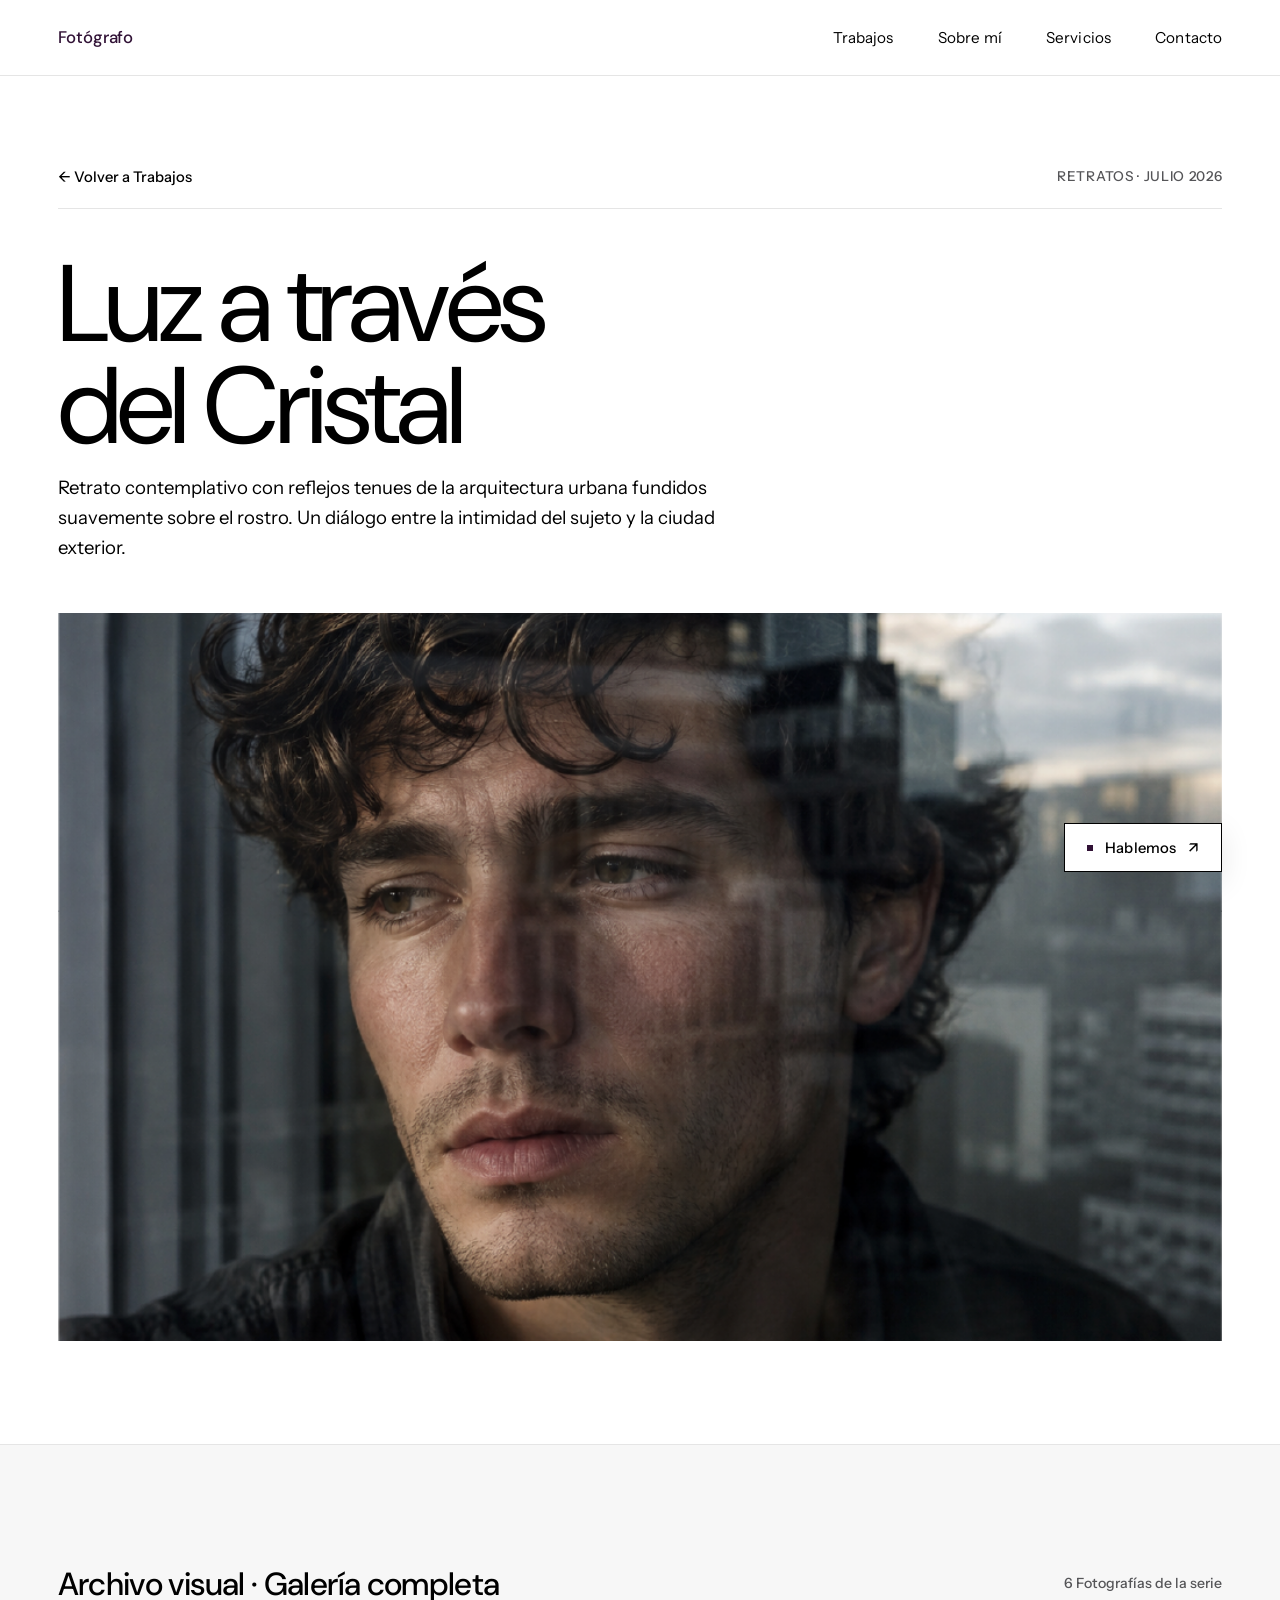
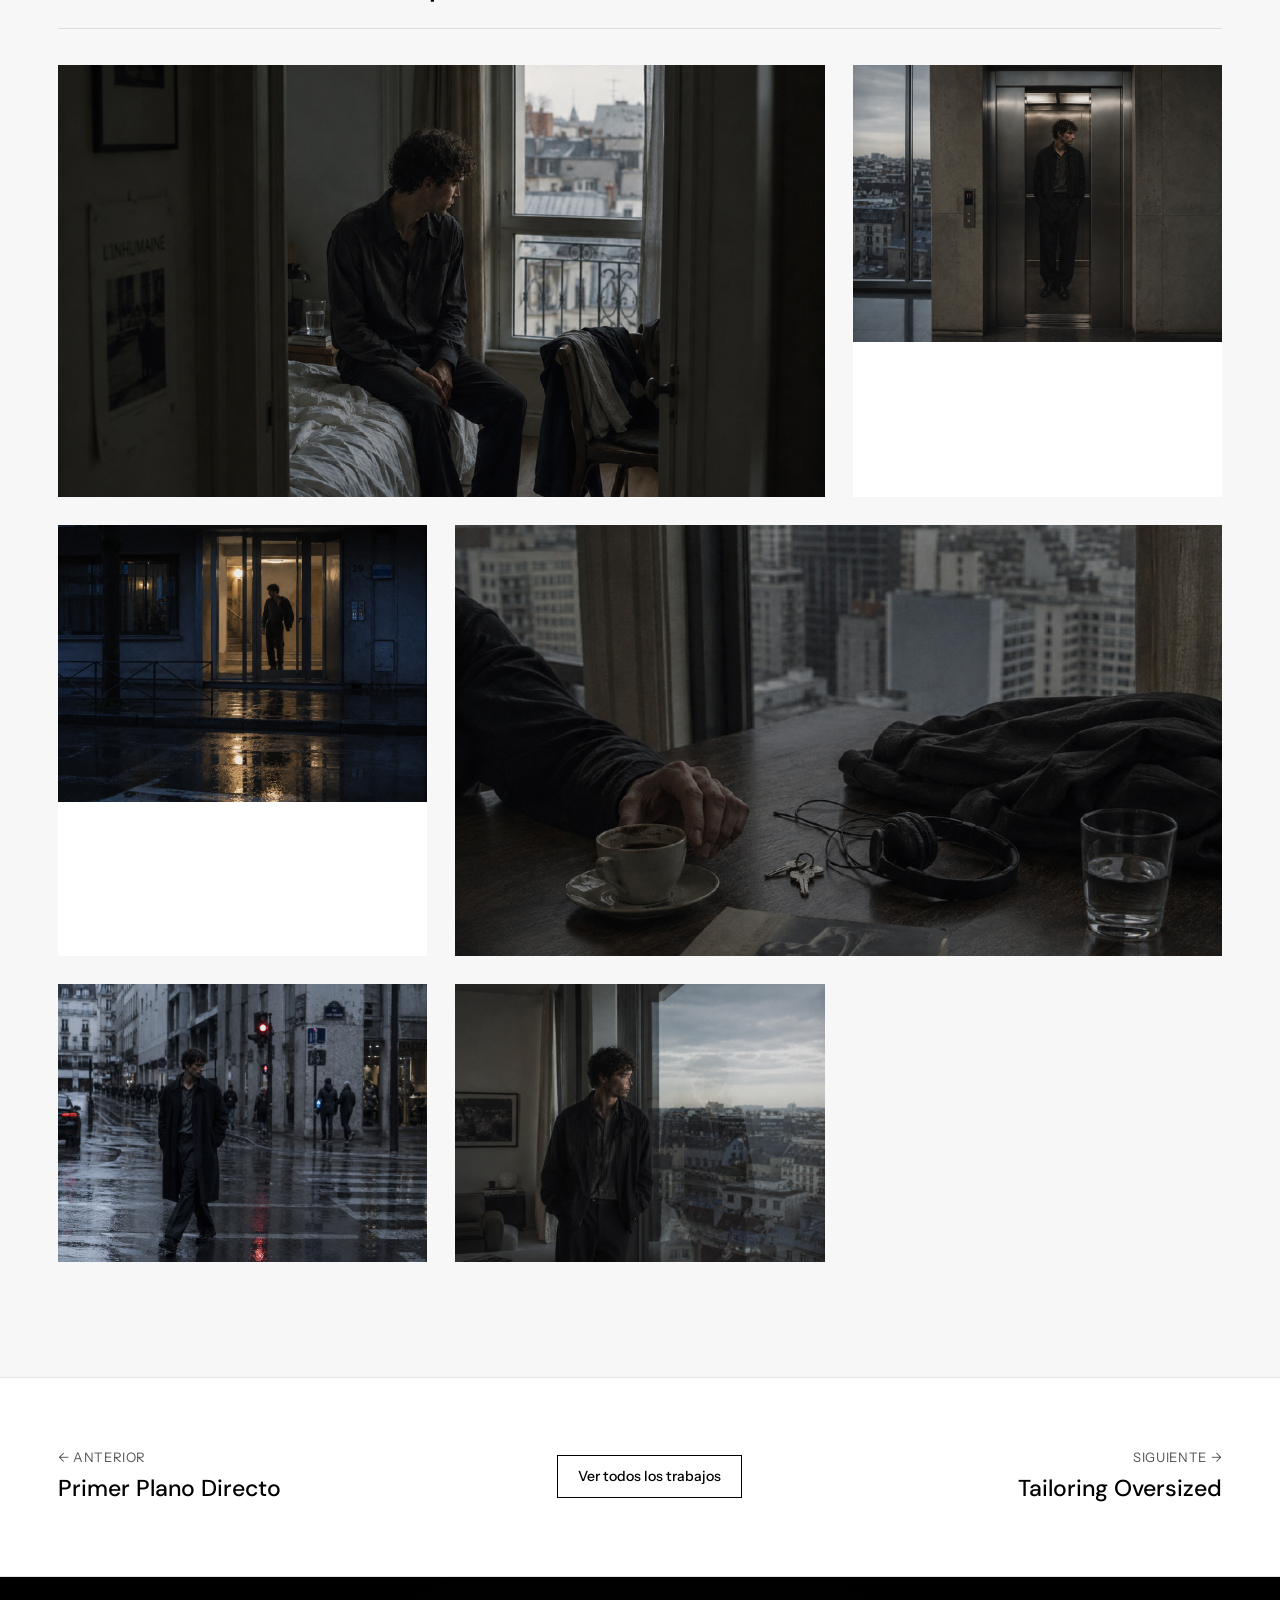
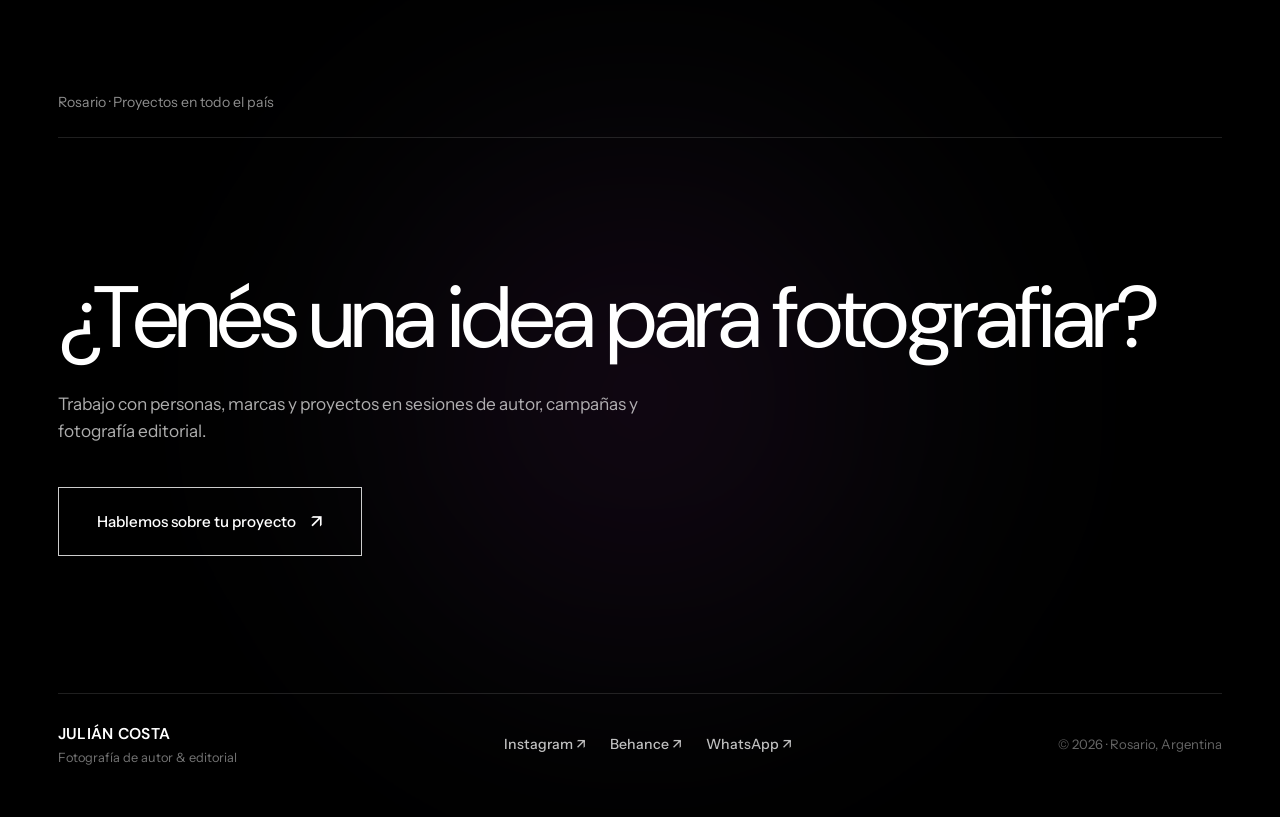
==== commit 11e2c0dc: "feat(projects): Reordenar carrusel priorizando las 4 series con galeria propia (webp2), vincular fot" ====
--- a/proyecto.html
+++ b/proyecto.html
@@ -12,7 +12,7 @@
   <link href="https://fonts.googleapis.com/css2?family=DM+Sans:ital,opsz,wght@0,9..40,300;0,9..40,400;0,9..40,500;0,9..40,600;0,9..40,700;1,9..40,400&family=Instrument+Sans:ital,wght@0,400;0,500;0,600;1,400&display=swap" rel="stylesheet" />
 
   <!-- Estilos CSS -->
-  <link rel="stylesheet" href="css/style.css?v=2026.gallery.full.32" />
+  <link rel="stylesheet" href="css/style.css?v=2026.gallery.curated.33" />
 </head>
 <body class="editorial-portfolio-body project-detail-body">
 
@@ -100,123 +100,7 @@
         </div>
 
         <div class="project-mosaic-grid" id="projectMosaicGrid">
-          <article class="gallery-mosaic-card col-span-2">
-            <div class="mosaic-img-box">
-              <img src="img/hero.webp" alt="Retrato de Estudio" class="mosaic-img" loading="lazy" />
-              <div class="mosaic-overlay">
-                <span class="mosaic-tag">Retratos</span>
-                <h4 class="mosaic-title">Retrato de Estudio</h4>
-              </div>
-            </div>
-          </article>
-          <article class="gallery-mosaic-card col-span-1">
-            <div class="mosaic-img-box">
-              <img src="img/pano1.webp" alt="Secuencia Editorial 01" class="mosaic-img" loading="lazy" />
-              <div class="mosaic-overlay">
-                <span class="mosaic-tag">Panorama</span>
-                <h4 class="mosaic-title">Secuencia Editorial 01</h4>
-              </div>
-            </div>
-          </article>
-          <article class="gallery-mosaic-card col-span-1">
-            <div class="mosaic-img-box">
-              <img src="img/obra1.webp" alt="Silla & Silencio" class="mosaic-img" loading="lazy" />
-              <div class="mosaic-overlay">
-                <span class="mosaic-tag">Arquitectura</span>
-                <h4 class="mosaic-title">Silla & Silencio</h4>
-              </div>
-            </div>
-          </article>
-          <article class="gallery-mosaic-card col-span-2">
-            <div class="mosaic-img-box">
-              <img src="img/pano2.webp" alt="Secuencia Editorial 02" class="mosaic-img" loading="lazy" />
-              <div class="mosaic-overlay">
-                <span class="mosaic-tag">Panorama</span>
-                <h4 class="mosaic-title">Secuencia Editorial 02</h4>
-              </div>
-            </div>
-          </article>
-          <article class="gallery-mosaic-card col-span-1">
-            <div class="mosaic-img-box">
-              <img src="img/obra2.webp" alt="Luz a través del Cristal" class="mosaic-img" loading="lazy" />
-              <div class="mosaic-overlay">
-                <span class="mosaic-tag">Retratos</span>
-                <h4 class="mosaic-title">Luz a través del Cristal</h4>
-              </div>
-            </div>
-          </article>
-          <article class="gallery-mosaic-card col-span-1">
-            <div class="mosaic-img-box">
-              <img src="img/obra3.webp" alt="Tailoring Oversized" class="mosaic-img" loading="lazy" />
-              <div class="mosaic-overlay">
-                <span class="mosaic-tag">Moda</span>
-                <h4 class="mosaic-title">Tailoring Oversized</h4>
-              </div>
-            </div>
-          </article>
-          <article class="gallery-mosaic-card col-span-2">
-            <div class="mosaic-img-box">
-              <img src="img/pano3.webp" alt="Secuencia Editorial 03" class="mosaic-img" loading="lazy" />
-              <div class="mosaic-overlay">
-                <span class="mosaic-tag">Panorama</span>
-                <h4 class="mosaic-title">Secuencia Editorial 03</h4>
-              </div>
-            </div>
-          </article>
-          <article class="gallery-mosaic-card col-span-1">
-            <div class="mosaic-img-box">
-              <img src="img/obra4.webp" alt="After-Party de Galería" class="mosaic-img" loading="lazy" />
-              <div class="mosaic-overlay">
-                <span class="mosaic-tag">Eventos</span>
-                <h4 class="mosaic-title">After-Party de Galería</h4>
-              </div>
-            </div>
-          </article>
-          <article class="gallery-mosaic-card col-span-1">
-            <div class="mosaic-img-box">
-              <img src="img/obra5.webp" alt="Geometría & Sombra" class="mosaic-img" loading="lazy" />
-              <div class="mosaic-overlay">
-                <span class="mosaic-tag">Arquitectura</span>
-                <h4 class="mosaic-title">Geometría & Sombra</h4>
-              </div>
-            </div>
-          </article>
-          <article class="gallery-mosaic-card col-span-2">
-            <div class="mosaic-img-box">
-              <img src="img/pano4.webp" alt="Secuencia Editorial 04" class="mosaic-img" loading="lazy" />
-              <div class="mosaic-overlay">
-                <span class="mosaic-tag">Panorama</span>
-                <h4 class="mosaic-title">Secuencia Editorial 04</h4>
-              </div>
-            </div>
-          </article>
-          <article class="gallery-mosaic-card col-span-1">
-            <div class="mosaic-img-box">
-              <img src="img/obra6.webp" alt="Texturas & Perfil" class="mosaic-img" loading="lazy" />
-              <div class="mosaic-overlay">
-                <span class="mosaic-tag">Moda</span>
-                <h4 class="mosaic-title">Texturas & Perfil</h4>
-              </div>
-            </div>
-          </article>
-          <article class="gallery-mosaic-card col-span-1">
-            <div class="mosaic-img-box">
-              <img src="img/obra7.webp" alt="Primer Plano Directo" class="mosaic-img" loading="lazy" />
-              <div class="mosaic-overlay">
-                <span class="mosaic-tag">Retratos</span>
-                <h4 class="mosaic-title">Primer Plano Directo</h4>
-              </div>
-            </div>
-          </article>
-          <article class="gallery-mosaic-card col-span-2">
-            <div class="mosaic-img-box">
-              <img src="img/pano5.webp" alt="Secuencia Editorial 05" class="mosaic-img" loading="lazy" />
-              <div class="mosaic-overlay">
-                <span class="mosaic-tag">Panorama</span>
-                <h4 class="mosaic-title">Secuencia Editorial 05</h4>
-              </div>
-            </div>
-          </article>
+          <!-- Inyectado dinámicamente con las fotos exclusivas de la serie -->
         </div>
 
       </div>
@@ -336,7 +220,7 @@
   </div>
 
   <!-- Scripts -->
-  <script src="js/main.js?v=2026.gallery.full.32"></script>
-  <script src="js/proyecto.js?v=2026.gallery.full.32"></script>
+  <script src="js/main.js?v=2026.gallery.curated.33"></script>
+  <script src="js/proyecto.js?v=2026.gallery.curated.33"></script>
 </body>
 </html>
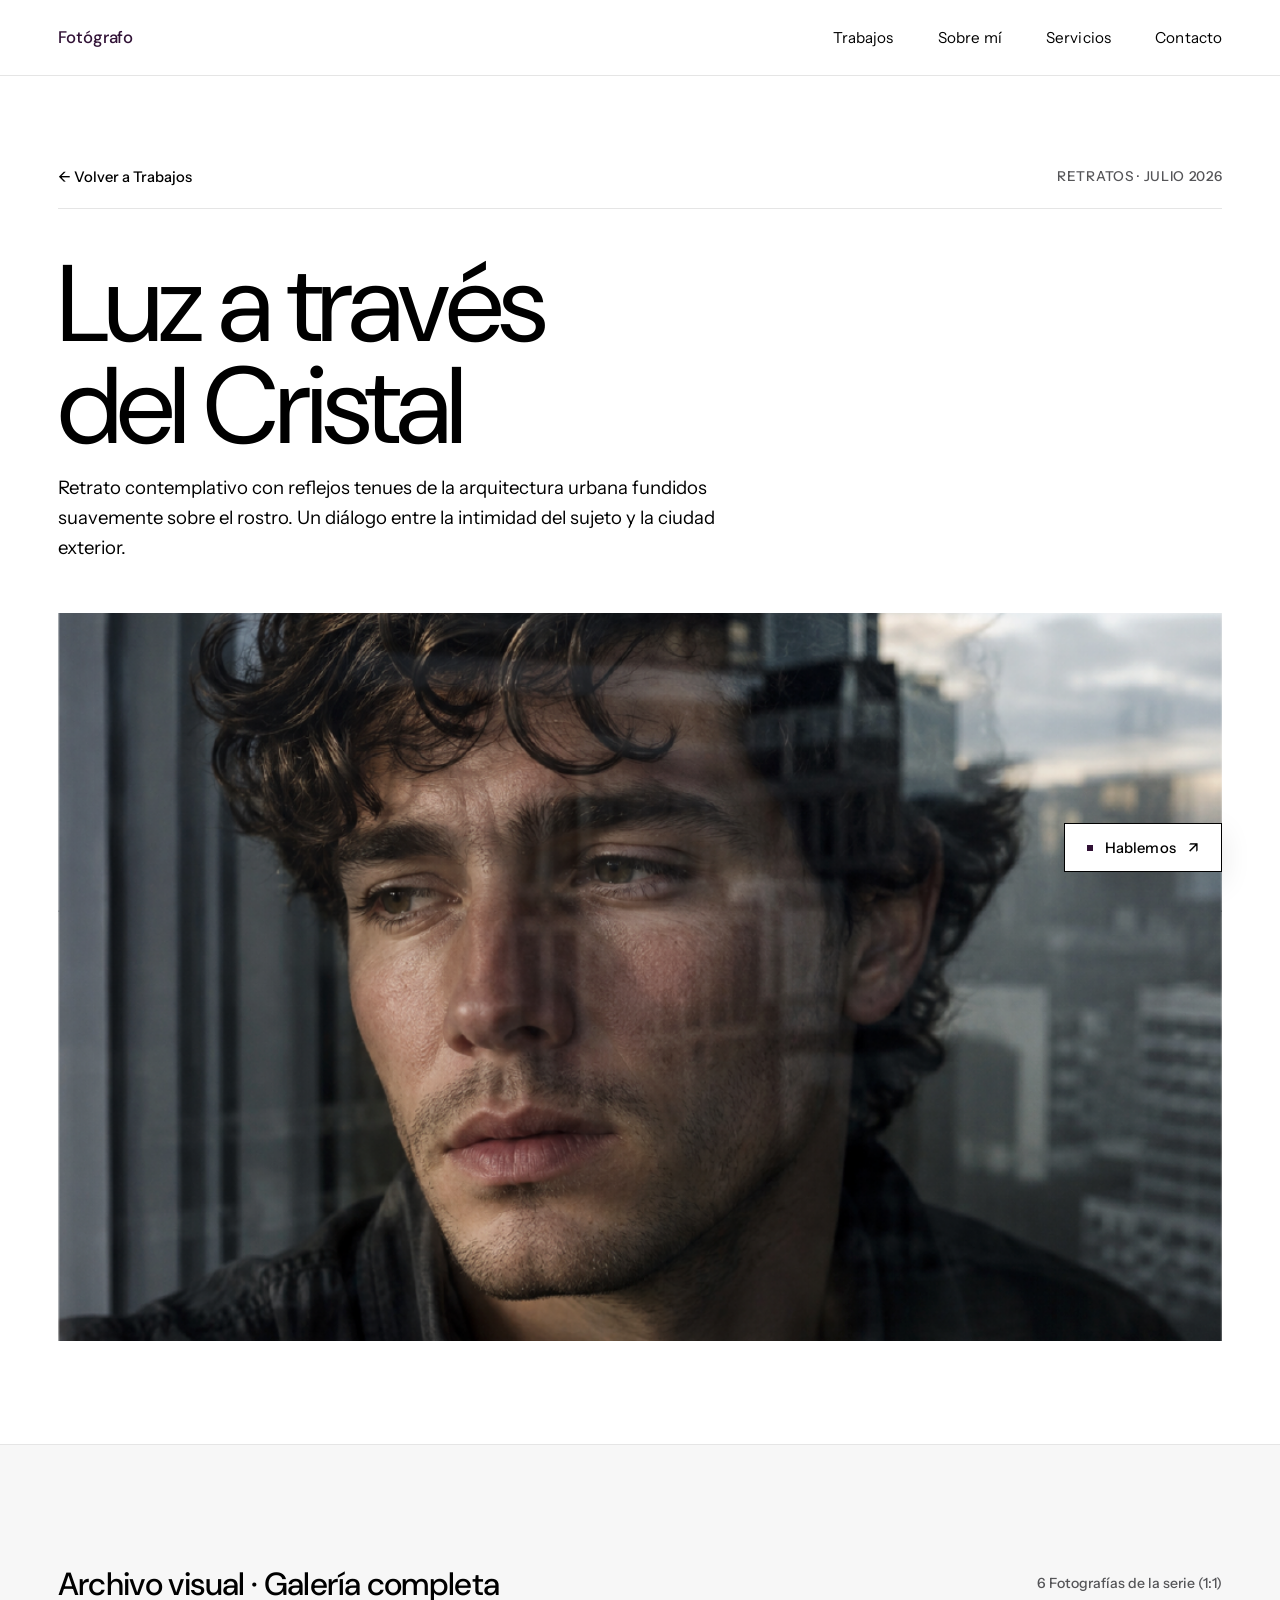
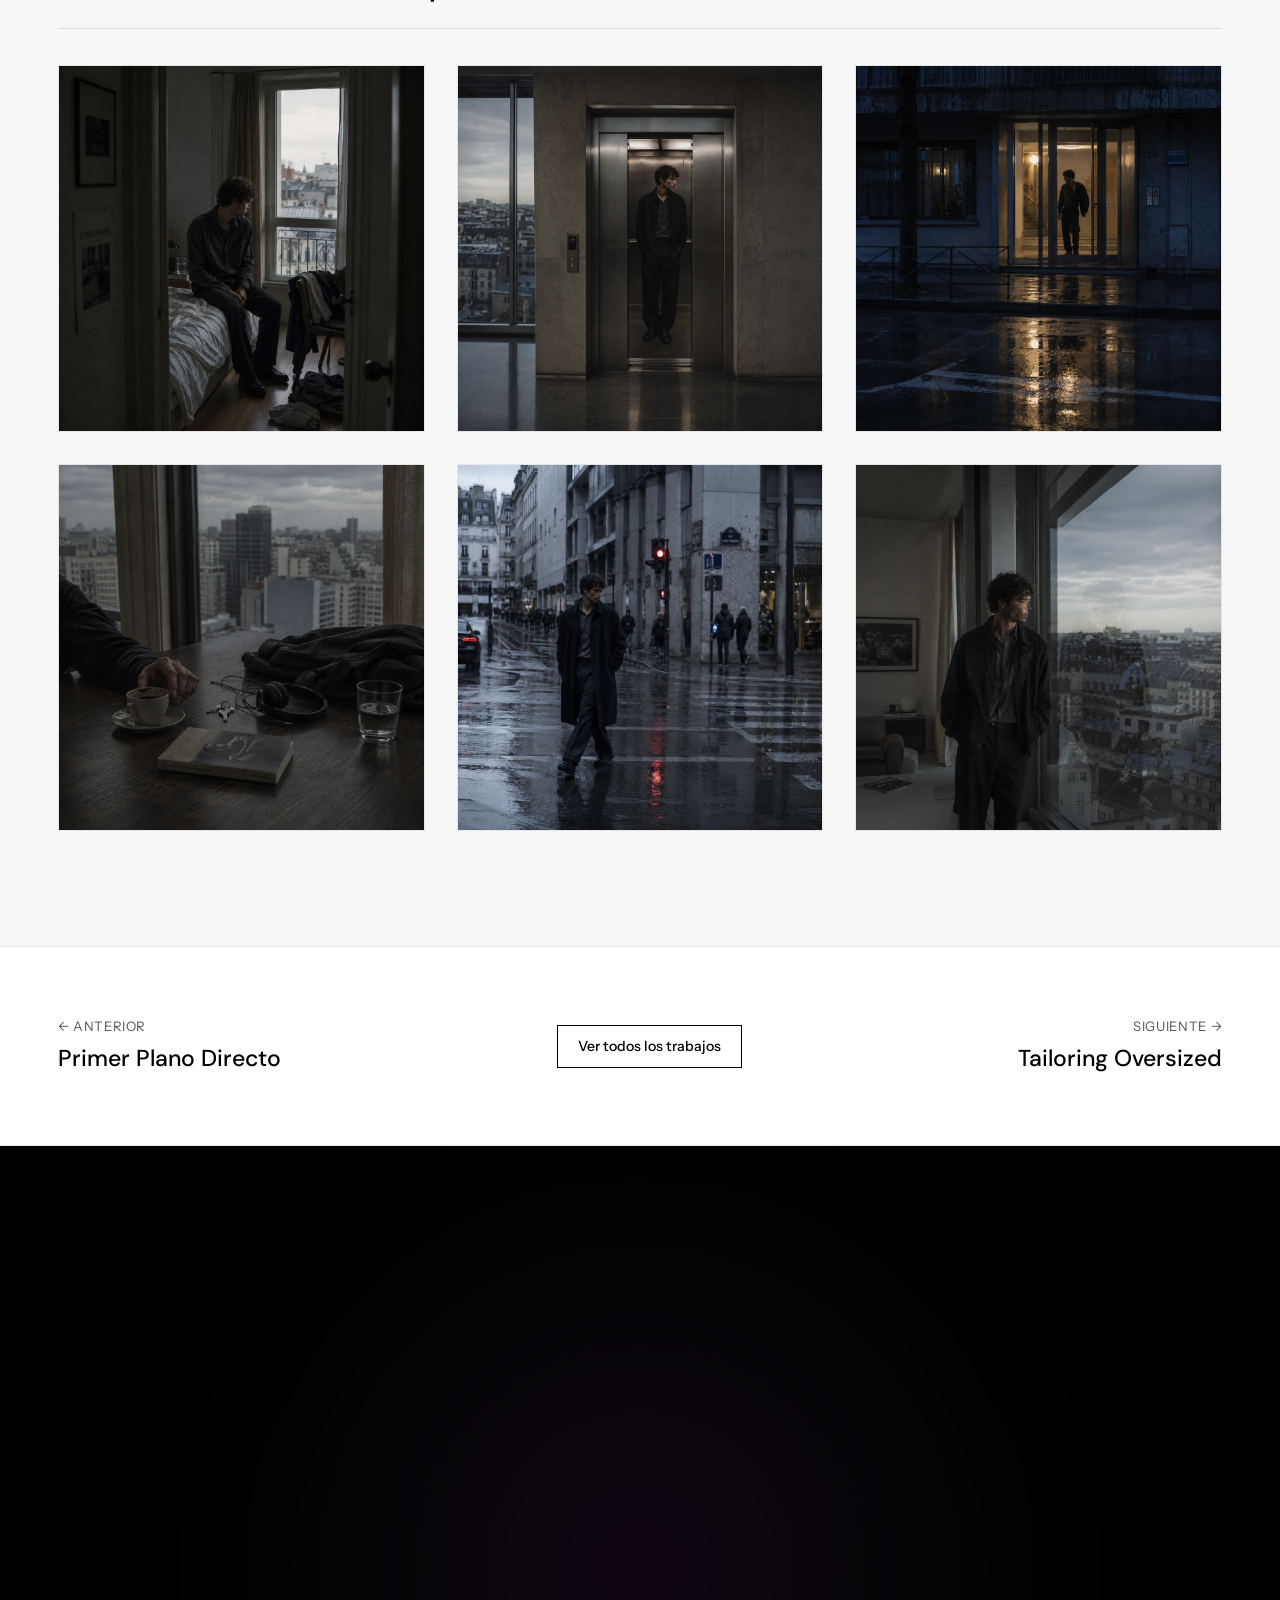
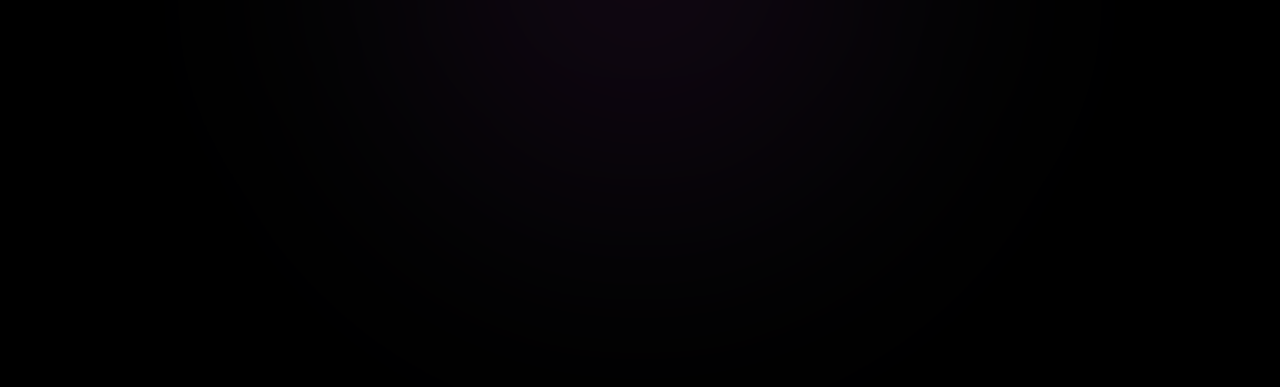
==== commit c710d7b2: "feat(gallery): Diseno de grilla homogeneo en formato cuadrado 1:1 e implementacion de visualizador L" ====
--- a/proyecto.html
+++ b/proyecto.html
@@ -12,7 +12,7 @@
   <link href="https://fonts.googleapis.com/css2?family=DM+Sans:ital,opsz,wght@0,9..40,300;0,9..40,400;0,9..40,500;0,9..40,600;0,9..40,700;1,9..40,400&family=Instrument+Sans:ital,wght@0,400;0,500;0,600;1,400&display=swap" rel="stylesheet" />
 
   <!-- Estilos CSS -->
-  <link rel="stylesheet" href="css/style.css?v=2026.gallery.curated.33" />
+  <link rel="stylesheet" href="css/style.css?v=2026.lightbox.1x1.34" />
 </head>
 <body class="editorial-portfolio-body project-detail-body">
 
@@ -219,8 +219,28 @@
     <div class="talk-backdrop" id="talkBackdrop"></div>
   </div>
 
+  <!-- ==================== LIGHTBOX VISUALIZADOR 1:1 ==================== -->
+  <div class="gallery-lightbox" id="galleryLightbox" aria-hidden="true" role="dialog" aria-label="Visualizador de fotografía">
+    <div class="lightbox-backdrop" id="lightboxBackdrop"></div>
+    <button type="button" class="lightbox-close-btn" id="lightboxCloseBtn" aria-label="Cerrar imagen">✕</button>
+    
+    <!-- Flechas de navegación del lightbox -->
+    <button type="button" class="lightbox-nav-btn prev" id="lightboxPrevBtn" aria-label="Foto anterior">‹</button>
+    <button type="button" class="lightbox-nav-btn next" id="lightboxNextBtn" aria-label="Foto siguiente">›</button>
+
+    <div class="lightbox-content-box">
+      <div class="lightbox-img-wrapper">
+        <img id="lightboxImg" src="" alt="Fotografía ampliada" class="lightbox-active-img" />
+      </div>
+      <div class="lightbox-caption-bar">
+        <span class="lightbox-title" id="lightboxTitle"></span>
+        <span class="lightbox-counter" id="lightboxCounter"></span>
+      </div>
+    </div>
+  </div>
+
   <!-- Scripts -->
-  <script src="js/main.js?v=2026.gallery.curated.33"></script>
-  <script src="js/proyecto.js?v=2026.gallery.curated.33"></script>
+  <script src="js/main.js?v=2026.lightbox.1x1.34"></script>
+  <script src="js/proyecto.js?v=2026.lightbox.1x1.34"></script>
 </body>
 </html>
--- a/css/style.css
+++ b/css/style.css
@@ -1498,59 +1498,82 @@
   color: var(--text-muted);
 }
 
-/* Mosaico Grid */
+/* Mosaico Grid Homogéneo 1:1 */
 .project-mosaic-grid {
   display: grid;
-  grid-template-columns: repeat(3, 1fr);
-  gap: clamp(16px, 2.2vw, 32px);
+  grid-template-columns: repeat(auto-fit, minmax(320px, 1fr));
+  gap: clamp(16px, 2.5vw, 32px);
 }
 
 .gallery-mosaic-card {
   position: relative;
   overflow: hidden;
   background-color: #ffffff;
-}
-
-.gallery-mosaic-card.col-span-2 {
-  grid-column: span 2;
-}
-
-.gallery-mosaic-card.col-span-1 {
-  grid-column: span 1;
+  cursor: pointer;
+  border: 1px solid var(--border-light);
+  transition: transform var(--t-fast), box-shadow var(--t-fast);
+}
+
+.gallery-mosaic-card:hover {
+  transform: translateY(-4px);
+  box-shadow: 0 16px 36px rgba(0, 0, 0, 0.1);
 }
 
 .mosaic-img-box {
   width: 100%;
-  aspect-ratio: 4 / 3;
+  aspect-ratio: 1 / 1 !important;
   position: relative;
   overflow: hidden;
-}
-
-.gallery-mosaic-card.col-span-2 .mosaic-img-box {
-  aspect-ratio: 16 / 9;
+  background-color: var(--bg-subtle);
 }
 
 .mosaic-img {
   width: 100%;
   height: 100%;
+  aspect-ratio: 1 / 1 !important;
   object-fit: cover;
-  transition: transform 0.8s cubic-bezier(0.16, 1, 0.3, 1);
+  transition: transform 0.7s cubic-bezier(0.16, 1, 0.3, 1);
 }
 
 .gallery-mosaic-card:hover .mosaic-img {
-  transform: scale(1.03);
+  transform: scale(1.04);
+}
+
+.mosaic-zoom-pill {
+  position: absolute;
+  top: 14px;
+  right: 14px;
+  background-color: rgba(255, 255, 255, 0.92);
+  color: #000000;
+  padding: 6px 12px;
+  font-family: var(--font-body);
+  font-size: 0.76rem;
+  font-weight: 500;
+  letter-spacing: 0.04em;
+  text-transform: uppercase;
+  border: 1px solid rgba(0, 0, 0, 0.1);
+  opacity: 0;
+  transform: translateY(-4px);
+  transition: opacity var(--t-fast), transform var(--t-fast);
+  z-index: 2;
+  pointer-events: none;
+}
+
+.gallery-mosaic-card:hover .mosaic-zoom-pill {
+  opacity: 1;
+  transform: translateY(0);
 }
 
 .mosaic-overlay {
   position: absolute;
   inset: 0;
-  background: linear-gradient(180deg, transparent 50%, rgba(0, 0, 0, 0.7) 100%);
-  padding: 20px;
+  background: linear-gradient(180deg, transparent 45%, rgba(0, 0, 0, 0.75) 100%);
+  padding: 22px;
   display: flex;
   flex-direction: column;
   justify-content: flex-end;
   opacity: 0;
-  transition: opacity 0.35s ease;
+  transition: opacity 0.3s ease;
 }
 
 .gallery-mosaic-card:hover .mosaic-overlay {
@@ -1562,12 +1585,12 @@
   font-size: 0.75rem;
   text-transform: uppercase;
   letter-spacing: 0.05em;
-  color: rgba(255, 255, 255, 0.8);
+  color: rgba(255, 255, 255, 0.82);
 }
 
 .mosaic-title {
   font-family: var(--font-headline);
-  font-size: 1.15rem;
+  font-size: 1.12rem;
   font-weight: 500;
   color: #ffffff;
 }
@@ -1640,15 +1663,9 @@
   color: #ffffff;
 }
 
-@media (max-width: 960px) {
+@media (max-width: 768px) {
   .project-mosaic-grid {
     grid-template-columns: 1fr;
-  }
-  .gallery-mosaic-card.col-span-2 {
-    grid-column: span 1;
-  }
-  .gallery-mosaic-card.col-span-2 .mosaic-img-box {
-    aspect-ratio: 4 / 3;
   }
 }
 
@@ -1665,3 +1682,161 @@
     text-align: center;
   }
 }
+
+/* ==========================================================================
+   13. LIGHTBOX VISUALIZADOR 1:1
+   ========================================================================== */
+.gallery-lightbox {
+  position: fixed;
+  inset: 0;
+  z-index: 3000;
+  display: flex;
+  align-items: center;
+  justify-content: center;
+  padding: clamp(16px, 4vw, 48px);
+  opacity: 0;
+  visibility: hidden;
+  pointer-events: none;
+  transition: opacity 0.3s cubic-bezier(0.16, 1, 0.3, 1), visibility 0.3s ease;
+}
+
+.gallery-lightbox.is-open {
+  opacity: 1;
+  visibility: visible;
+  pointer-events: auto;
+}
+
+.lightbox-backdrop {
+  position: absolute;
+  inset: 0;
+  background-color: rgba(0, 0, 0, 0.94);
+  backdrop-filter: blur(14px);
+  -webkit-backdrop-filter: blur(14px);
+  cursor: pointer;
+}
+
+.lightbox-close-btn {
+  position: absolute;
+  top: 24px;
+  right: 28px;
+  z-index: 3100;
+  width: 48px;
+  height: 48px;
+  background: rgba(255, 255, 255, 0.1);
+  border: 1px solid rgba(255, 255, 255, 0.25);
+  color: #ffffff;
+  font-size: 1.4rem;
+  line-height: 1;
+  cursor: pointer;
+  display: flex;
+  align-items: center;
+  justify-content: center;
+  transition: background-color var(--t-fast), border-color var(--t-fast), transform var(--t-fast);
+}
+
+.lightbox-close-btn:hover {
+  background-color: var(--red-editorial);
+  border-color: var(--red-editorial);
+  transform: scale(1.08);
+}
+
+.lightbox-nav-btn {
+  position: absolute;
+  top: 50%;
+  transform: translateY(-50%);
+  z-index: 3100;
+  width: 52px;
+  height: 52px;
+  background: rgba(255, 255, 255, 0.1);
+  border: 1px solid rgba(255, 255, 255, 0.2);
+  color: #ffffff;
+  font-size: 2rem;
+  line-height: 1;
+  cursor: pointer;
+  display: flex;
+  align-items: center;
+  justify-content: center;
+  transition: background-color var(--t-fast), border-color var(--t-fast), transform var(--t-fast);
+}
+
+.lightbox-nav-btn.prev {
+  left: 24px;
+}
+
+.lightbox-nav-btn.next {
+  right: 24px;
+}
+
+.lightbox-nav-btn:hover {
+  background-color: var(--red-editorial);
+  border-color: var(--red-editorial);
+}
+
+.lightbox-content-box {
+  position: relative;
+  z-index: 3050;
+  display: flex;
+  flex-direction: column;
+  align-items: center;
+  gap: 14px;
+  transform: scale(0.94);
+  transition: transform 0.3s cubic-bezier(0.16, 1, 0.3, 1);
+}
+
+.gallery-lightbox.is-open .lightbox-content-box {
+  transform: scale(1);
+}
+
+.lightbox-img-wrapper {
+  width: min(80vmin, 760px);
+  aspect-ratio: 1 / 1 !important;
+  background-color: #000000;
+  box-shadow: 0 28px 70px rgba(0, 0, 0, 0.7);
+  overflow: hidden;
+  border: 1px solid rgba(255, 255, 255, 0.15);
+}
+
+.lightbox-active-img {
+  width: 100%;
+  height: 100%;
+  aspect-ratio: 1 / 1 !important;
+  object-fit: cover;
+  display: block;
+}
+
+.lightbox-caption-bar {
+  width: 100%;
+  display: flex;
+  justify-content: space-between;
+  align-items: center;
+  color: rgba(255, 255, 255, 0.9);
+  font-family: var(--font-body);
+  font-size: 0.92rem;
+  padding: 0 4px;
+}
+
+.lightbox-title {
+  font-weight: 500;
+  color: #ffffff;
+}
+
+.lightbox-counter {
+  font-size: 0.82rem;
+  color: rgba(255, 255, 255, 0.5);
+  letter-spacing: 0.05em;
+}
+
+@media (max-width: 768px) {
+  .lightbox-close-btn {
+    top: 16px;
+    right: 16px;
+    width: 42px;
+    height: 42px;
+  }
+  .lightbox-nav-btn {
+    display: none;
+  }
+  .lightbox-img-wrapper {
+    width: min(92vw, 86vmin);
+  }
+}
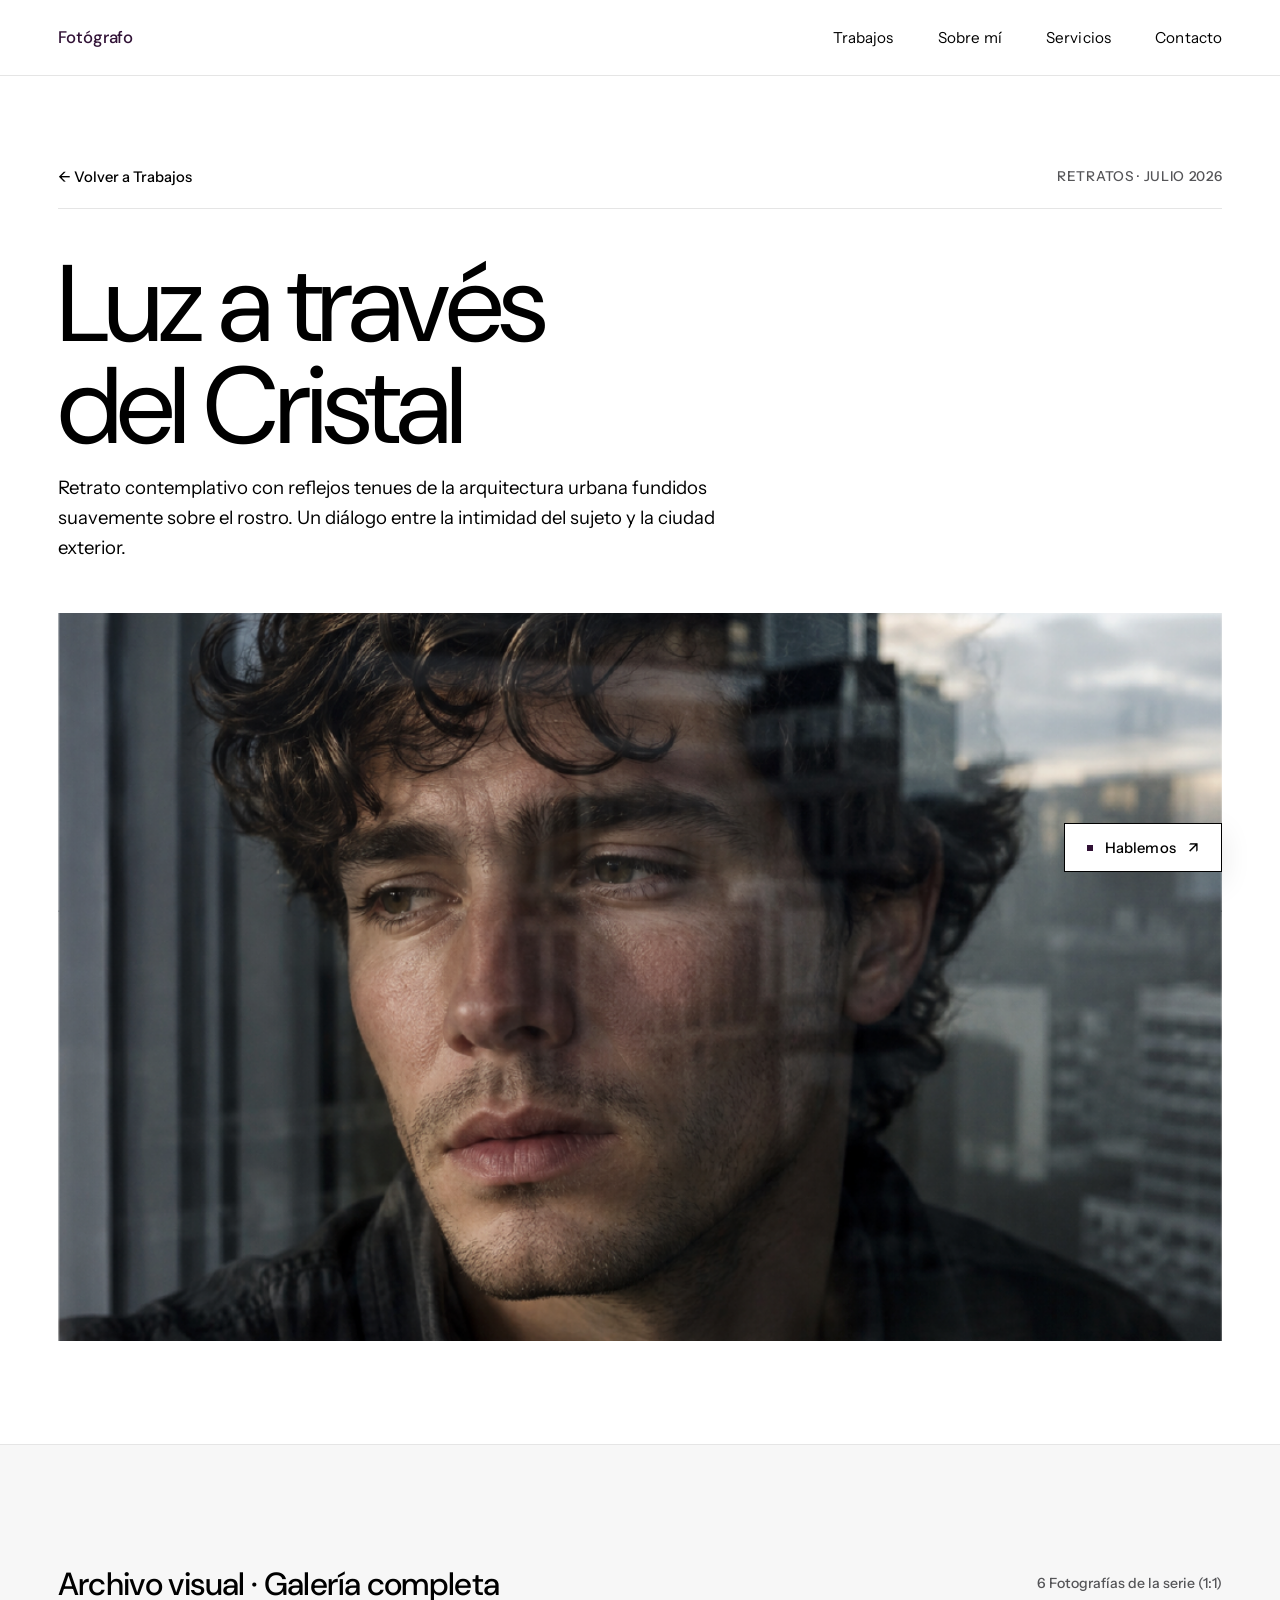
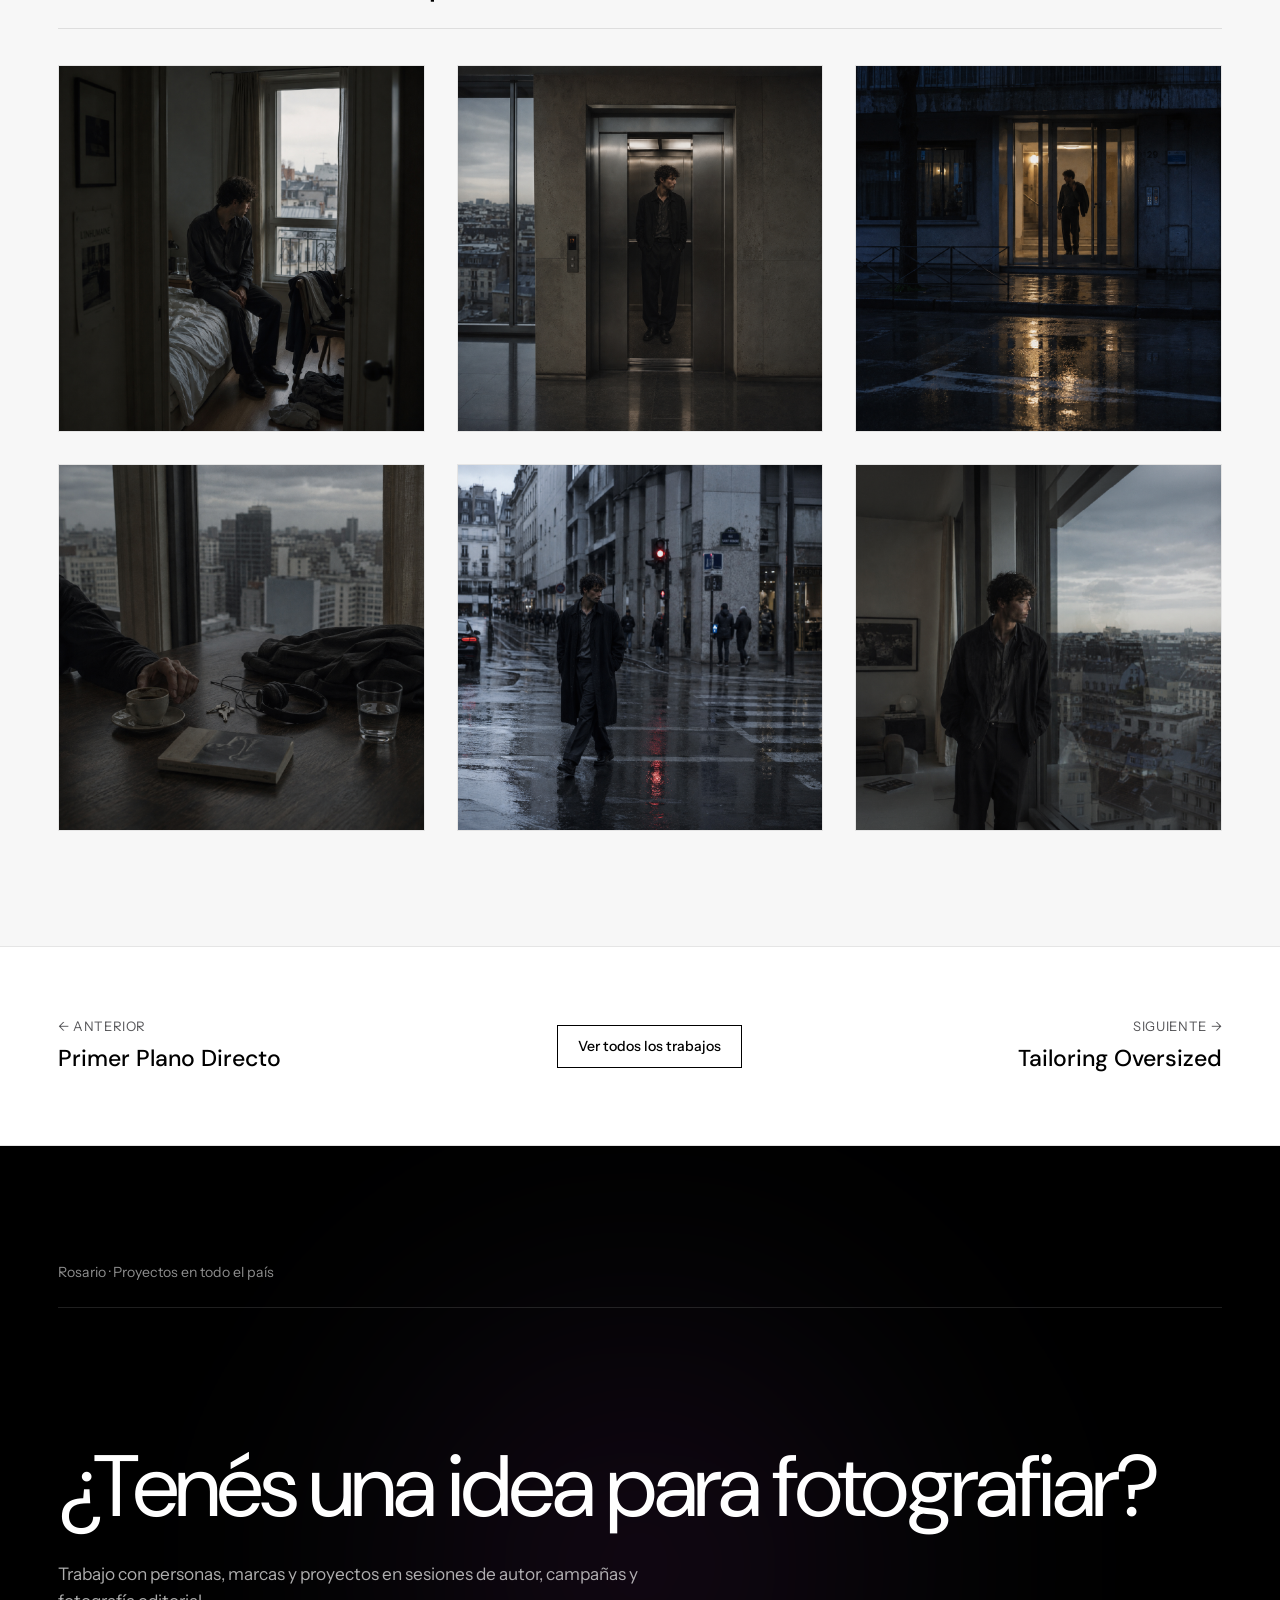
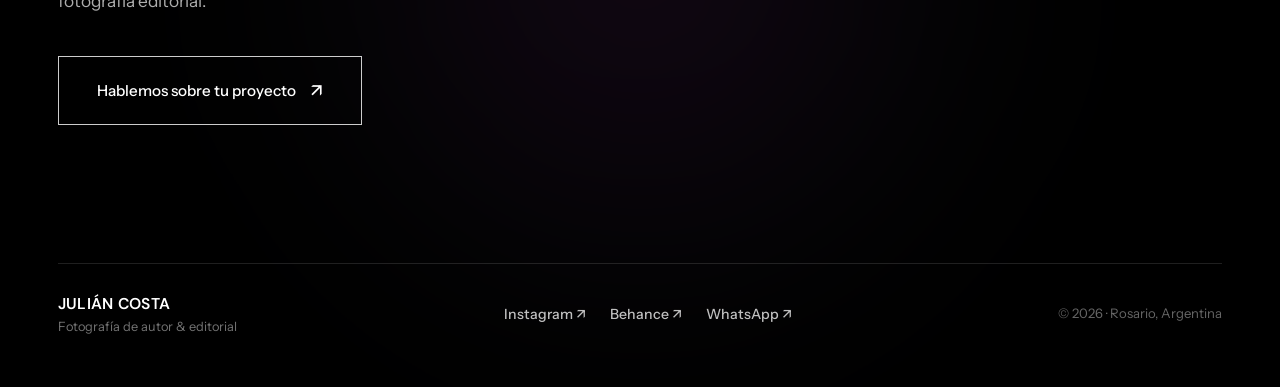
==== commit 585fa392: "feat(hero): Mover secuencia panorámica automatizada al inicio con JULIÁN COSTA centrado permanente e" ====
--- a/proyecto.html
+++ b/proyecto.html
@@ -12,7 +12,7 @@
   <link href="https://fonts.googleapis.com/css2?family=DM+Sans:ital,opsz,wght@0,9..40,300;0,9..40,400;0,9..40,500;0,9..40,600;0,9..40,700;1,9..40,400&family=Instrument+Sans:ital,wght@0,400;0,500;0,600;1,400&display=swap" rel="stylesheet" />
 
   <!-- Estilos CSS -->
-  <link rel="stylesheet" href="css/style.css?v=2026.lightbox.1x1.34" />
+  <link rel="stylesheet" href="css/style.css?v=2026.hero.panorama.35" />
 </head>
 <body class="editorial-portfolio-body project-detail-body">
 
@@ -240,7 +240,7 @@
   </div>
 
   <!-- Scripts -->
-  <script src="js/main.js?v=2026.lightbox.1x1.34"></script>
-  <script src="js/proyecto.js?v=2026.lightbox.1x1.34"></script>
+  <script src="js/main.js?v=2026.hero.panorama.35"></script>
+  <script src="js/proyecto.js?v=2026.hero.panorama.35"></script>
 </body>
 </html>
--- a/css/style.css
+++ b/css/style.css
@@ -385,21 +385,68 @@
   transform: scale(1.02);
 }
 
-/* --- 5. Fotografía Panorámica (Secuencia Rápida / Hard Cut cada 1s) --- */
+/* --- 5. Fotografía Panorámica Hero (Secuencia Rápida / Hard Cut cada 1s) --- */
 .full-bleed-panorama-section {
   width: 100%;
   position: relative;
   border-bottom: 1px solid var(--border-light);
 }
 
+.hero-panorama-section .panorama-viewport,
 .panorama-viewport {
   width: 100%;
-  aspect-ratio: 16 / 7.5;
-  min-height: 460px;
-  max-height: 80vh;
+  height: calc(100vh - var(--header-height));
+  min-height: 520px;
+  max-height: 860px;
   overflow: hidden;
   background-color: #000000;
   position: relative;
+}
+
+.panorama-overlay-tint {
+  position: absolute;
+  inset: 0;
+  background: radial-gradient(circle at center, rgba(0, 0, 0, 0.3) 0%, rgba(0, 0, 0, 0.52) 100%);
+  z-index: 5;
+  pointer-events: none;
+}
+
+.hero-panorama-center-title {
+  position: absolute;
+  top: 50%;
+  left: 50%;
+  transform: translate(-50%, -50%);
+  z-index: 10;
+  pointer-events: none;
+  text-align: center;
+  width: 100%;
+  max-width: 90vw;
+  display: flex;
+  flex-direction: column;
+  align-items: center;
+  gap: 12px;
+}
+
+.hero-panorama-name {
+  font-family: var(--font-headline);
+  font-size: clamp(3.2rem, 11.5vw, 9.5rem);
+  font-weight: 400;
+  line-height: 0.9;
+  letter-spacing: -0.03em;
+  text-transform: uppercase;
+  color: #ffffff;
+  text-shadow: 0 4px 35px rgba(0, 0, 0, 0.7), 0 1px 6px rgba(0, 0, 0, 0.5);
+  margin: 0;
+}
+
+.hero-panorama-caption {
+  font-family: var(--font-body);
+  font-size: clamp(0.82rem, 1.3vw, 1.12rem);
+  font-weight: 500;
+  letter-spacing: 0.12em;
+  text-transform: uppercase;
+  color: rgba(255, 255, 255, 0.92);
+  text-shadow: 0 2px 12px rgba(0, 0, 0, 0.8);
 }
 
 .panorama-slider-track {
@@ -696,14 +743,14 @@
 
 .editorial-grid-row {
   display: grid;
-  grid-template-columns: 180px 220px 1fr;
+  grid-template-columns: 140px minmax(260px, 320px) 1fr;
   gap: clamp(24px, 3.5vw, 48px);
   align-items: start;
 }
 
 @media (max-width: 1024px) {
   .editorial-grid-row {
-    grid-template-columns: 140px 180px 1fr;
+    grid-template-columns: 120px 240px 1fr;
     gap: 24px;
   }
 }
@@ -711,7 +758,7 @@
 @media (max-width: 768px) {
   .editorial-grid-row {
     grid-template-columns: 1fr;
-    gap: 14px;
+    gap: 16px;
   }
   .grid-col:empty {
     display: none;
@@ -733,6 +780,72 @@
   font-weight: 500;
   color: #000000;
   letter-spacing: -0.01em;
+}
+
+/* Tarjeta de Retrato en Sobre Mí */
+.about-portrait-card {
+  display: flex;
+  flex-direction: column;
+  gap: 14px;
+}
+
+.about-portrait-box {
+  width: 100%;
+  aspect-ratio: 3 / 4;
+  overflow: hidden;
+  background-color: var(--bg-subtle);
+  border: 1px solid var(--border-light);
+}
+
+.about-portrait-img {
+  width: 100%;
+  height: 100%;
+  object-fit: cover;
+  object-position: center top;
+  filter: contrast(1.03) brightness(0.99);
+  transition: transform 0.8s cubic-bezier(0.16, 1, 0.3, 1);
+}
+
+.about-portrait-card:hover .about-portrait-img {
+  transform: scale(1.03);
+}
+
+.about-portrait-info {
+  display: flex;
+  flex-direction: column;
+  gap: 3px;
+}
+
+.about-author-name {
+  font-family: var(--font-headline);
+  font-size: 1.3rem;
+  font-weight: 500;
+  color: #000000;
+  letter-spacing: -0.02em;
+}
+
+.about-author-role {
+  font-family: var(--font-body);
+  font-size: 0.88rem;
+  color: var(--text-muted);
+  font-weight: 400;
+}
+
+.about-author-meta {
+  display: flex;
+  align-items: center;
+  gap: 6px;
+  font-family: var(--font-body);
+  font-size: 0.82rem;
+  color: var(--text-light);
+  margin-top: 2px;
+}
+
+.editorial-lead-bio {
+  font-size: 1.1rem !important;
+  font-weight: 500 !important;
+  color: #000000 !important;
+  line-height: 1.55 !important;
 }
 
 .editorial-headline-statement {
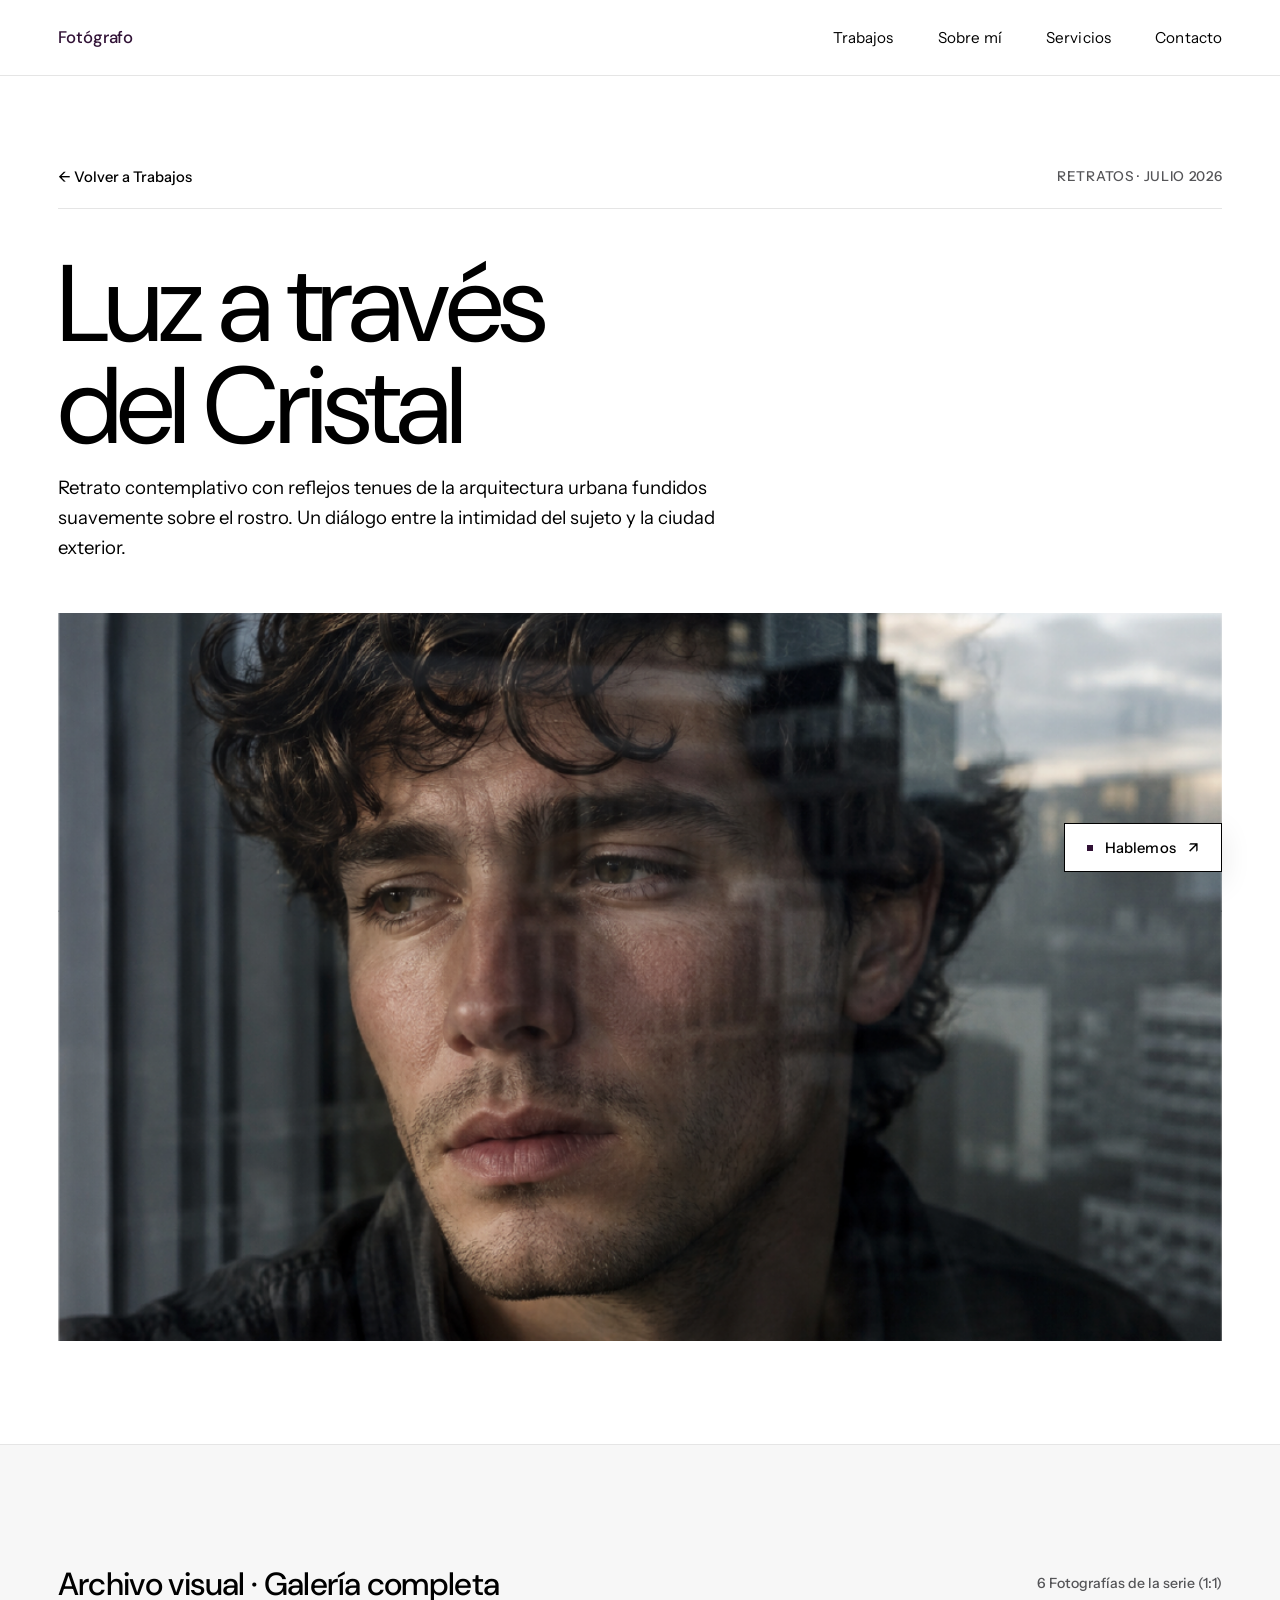
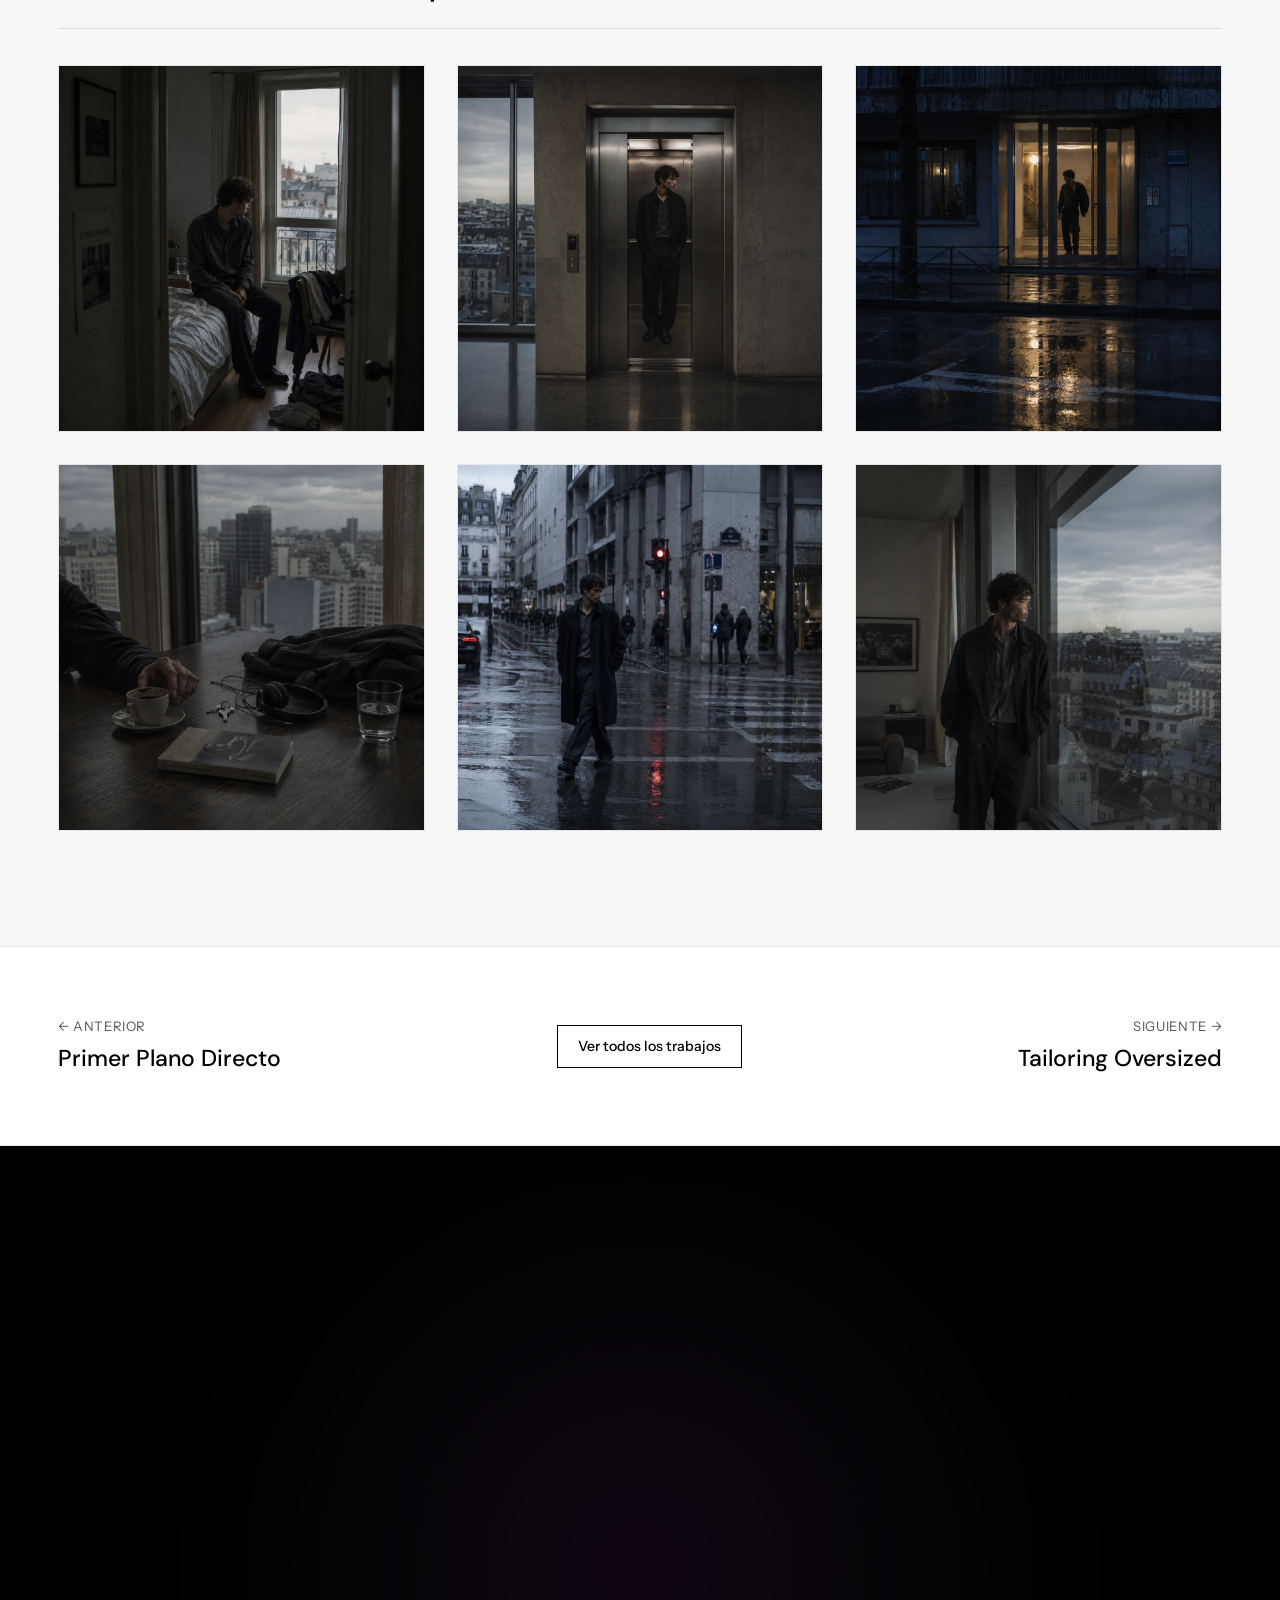
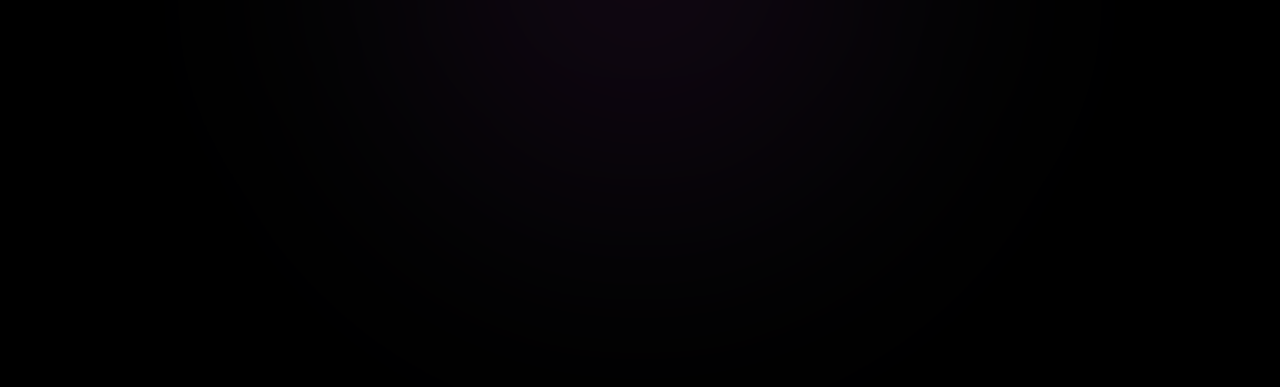
==== commit 29bd30d4: "fix(services): Rediseñar jerarquía editorial de Servicios eliminando títulos redundantes e implement" ====
--- a/proyecto.html
+++ b/proyecto.html
@@ -12,7 +12,7 @@
   <link href="https://fonts.googleapis.com/css2?family=DM+Sans:ital,opsz,wght@0,9..40,300;0,9..40,400;0,9..40,500;0,9..40,600;0,9..40,700;1,9..40,400&family=Instrument+Sans:ital,wght@0,400;0,500;0,600;1,400&display=swap" rel="stylesheet" />
 
   <!-- Estilos CSS -->
-  <link rel="stylesheet" href="css/style.css?v=2026.hero.panorama.35" />
+  <link rel="stylesheet" href="css/style.css?v=2026.services.hierarchy.36" />
 </head>
 <body class="editorial-portfolio-body project-detail-body">
 
@@ -240,7 +240,7 @@
   </div>
 
   <!-- Scripts -->
-  <script src="js/main.js?v=2026.hero.panorama.35"></script>
-  <script src="js/proyecto.js?v=2026.hero.panorama.35"></script>
+  <script src="js/main.js?v=2026.services.hierarchy.36"></script>
+  <script src="js/proyecto.js?v=2026.services.hierarchy.36"></script>
 </body>
 </html>
--- a/css/style.css
+++ b/css/style.css
@@ -874,35 +874,118 @@
   color: #1a1a1c;
 }
 
-.editorial-services-clean-list {
-  list-style: none !important;
-  list-style-type: none !important;
-  padding: 0;
+/* Catálogo Editorial de Servicios */
+.services-col-meta {
+  display: flex;
+  flex-direction: column;
+  gap: 14px;
+}
+
+.services-col-intro {
+  font-family: var(--font-body);
+  font-size: 0.94rem;
+  line-height: 1.6;
+  color: var(--text-body);
+}
+
+.services-col-badge {
+  font-family: var(--font-body);
+  font-size: 0.78rem;
+  font-weight: 600;
+  text-transform: uppercase;
+  letter-spacing: 0.08em;
+  color: var(--text-muted);
+  display: inline-flex;
+  align-items: center;
+  gap: 6px;
+}
+
+.services-col-badge::before {
+  content: '';
+  display: inline-block;
+  width: 6px;
+  height: 6px;
+  border-radius: 50% !important;
+  background-color: var(--red-editorial);
+}
+
+.editorial-services-catalog {
+  display: flex;
+  flex-direction: column;
+  width: 100%;
+  border-top: 1px solid #000000;
+}
+
+.editorial-srv-card {
+  padding: 22px 14px 22px 0;
+  border-bottom: 1px solid var(--border-light);
+  cursor: pointer;
+  display: flex;
+  flex-direction: column;
+  gap: 6px;
+  transition: all var(--t-fast);
+  background: transparent;
+}
+
+.editorial-srv-card:hover {
+  padding-left: 14px;
+  background-color: #fafafa;
+  border-bottom-color: #000000;
+}
+
+.srv-card-header {
+  display: flex;
+  align-items: baseline;
+  gap: 16px;
+  width: 100%;
+}
+
+.srv-card-num {
+  font-family: var(--font-body);
+  font-size: 0.88rem;
+  font-weight: 500;
+  color: var(--text-light);
+  min-width: 26px;
+  transition: color var(--t-fast);
+}
+
+.editorial-srv-card:hover .srv-card-num {
+  color: var(--red-editorial);
+}
+
+.srv-card-title {
+  font-family: var(--font-headline);
+  font-size: clamp(1.15rem, 1.7vw, 1.4rem);
+  font-weight: 500;
+  color: #000000;
+  letter-spacing: -0.02em;
+  flex: 1;
+}
+
+.srv-card-arrow {
+  font-size: 1.15rem;
+  color: var(--text-light);
+  transition: transform var(--t-fast), color var(--t-fast);
+}
+
+.editorial-srv-card:hover .srv-card-arrow {
+  color: var(--red-editorial);
+  transform: translate(4px, -4px);
+}
+
+.srv-card-desc {
+  font-family: var(--font-body);
+  font-size: 0.9rem;
+  color: var(--text-muted);
+  line-height: 1.5;
+  padding-left: 42px;
   margin: 0;
-  display: flex;
-  flex-direction: column;
-  gap: 10px;
-}
-
-.editorial-services-clean-list li {
-  list-style: none !important;
-}
-
-.editorial-srv-item-btn {
-  font-family: var(--font-body);
-  font-size: 1.02rem;
-  font-weight: 500;
-  color: #000000;
-  text-align: left;
-  background: none;
-  border: none;
-  padding: 2px 0;
-  cursor: pointer;
-  transition: color var(--t-fast);
-}
-
-.editorial-srv-item-btn:hover {
-  color: var(--red-editorial);
+}
+
+@media (max-width: 640px) {
+  .srv-card-desc {
+    padding-left: 0;
+  }
 }
 
 /* ==========================================================================
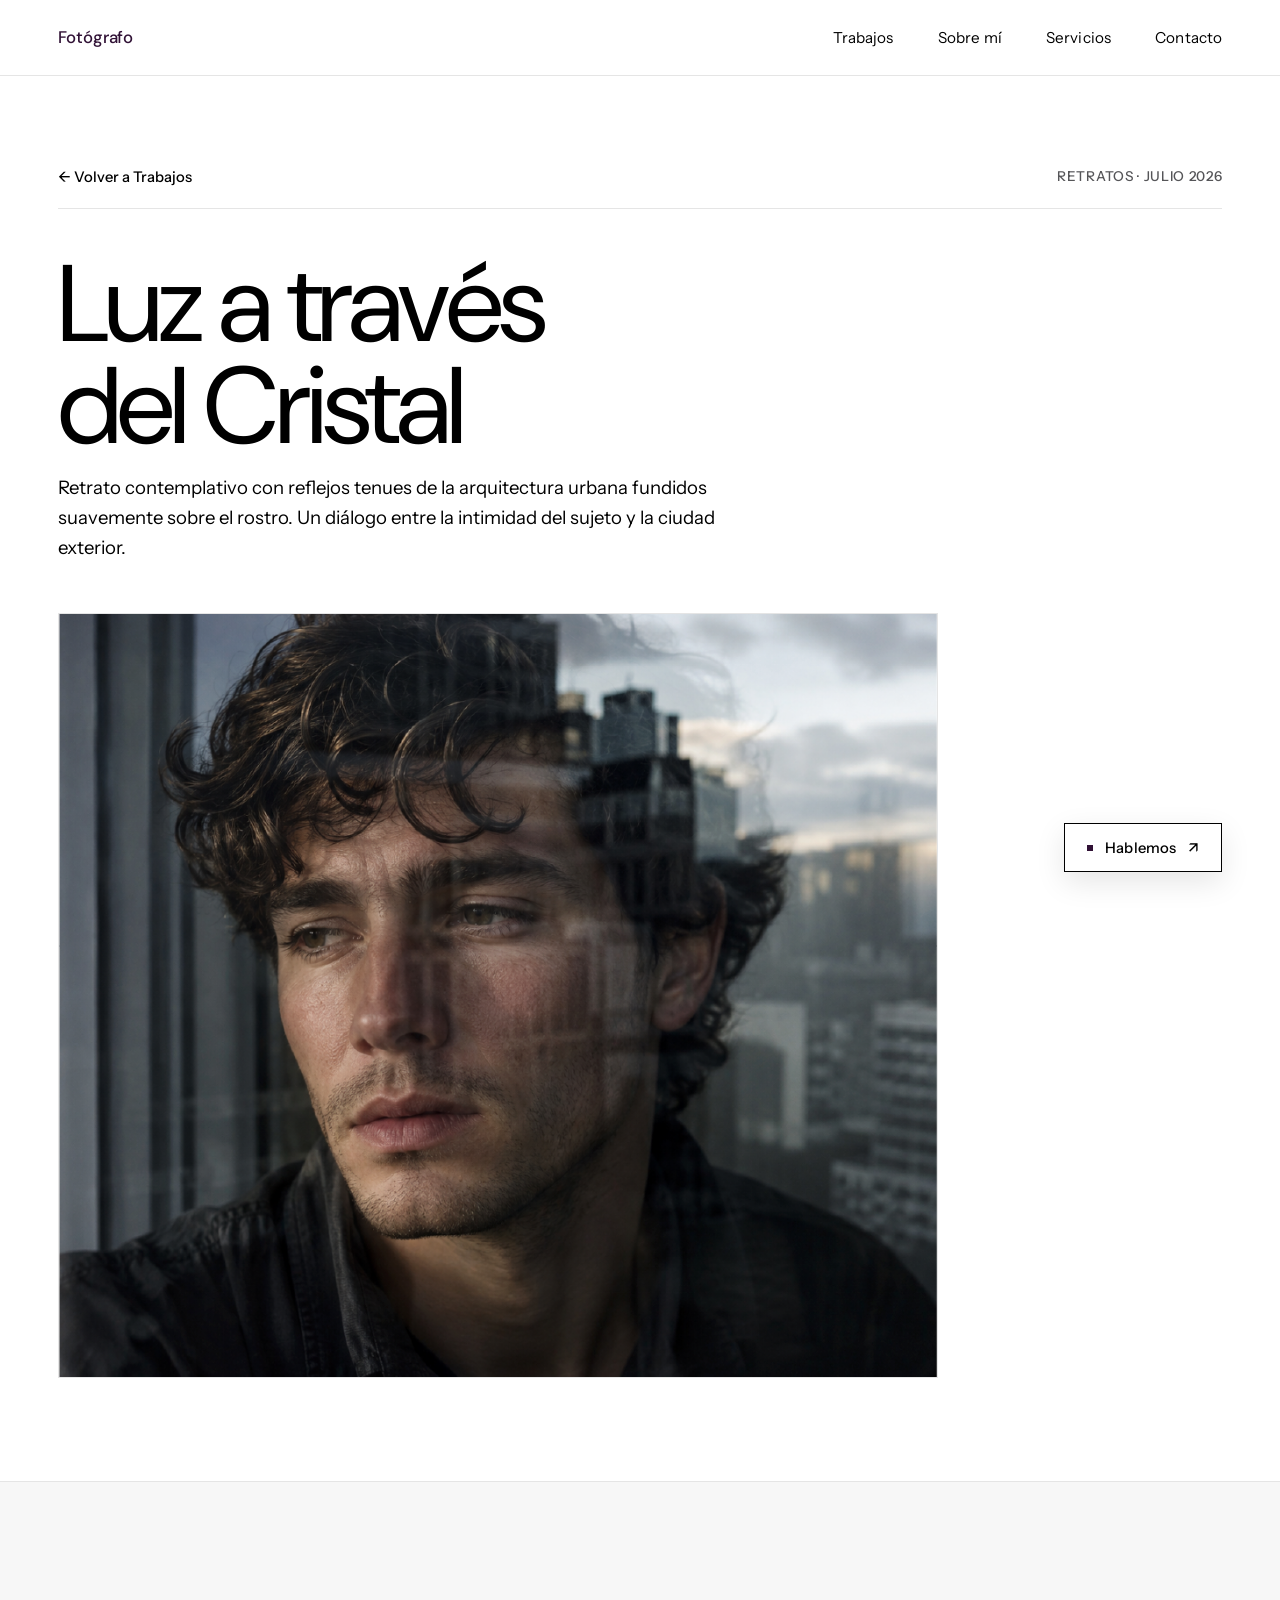
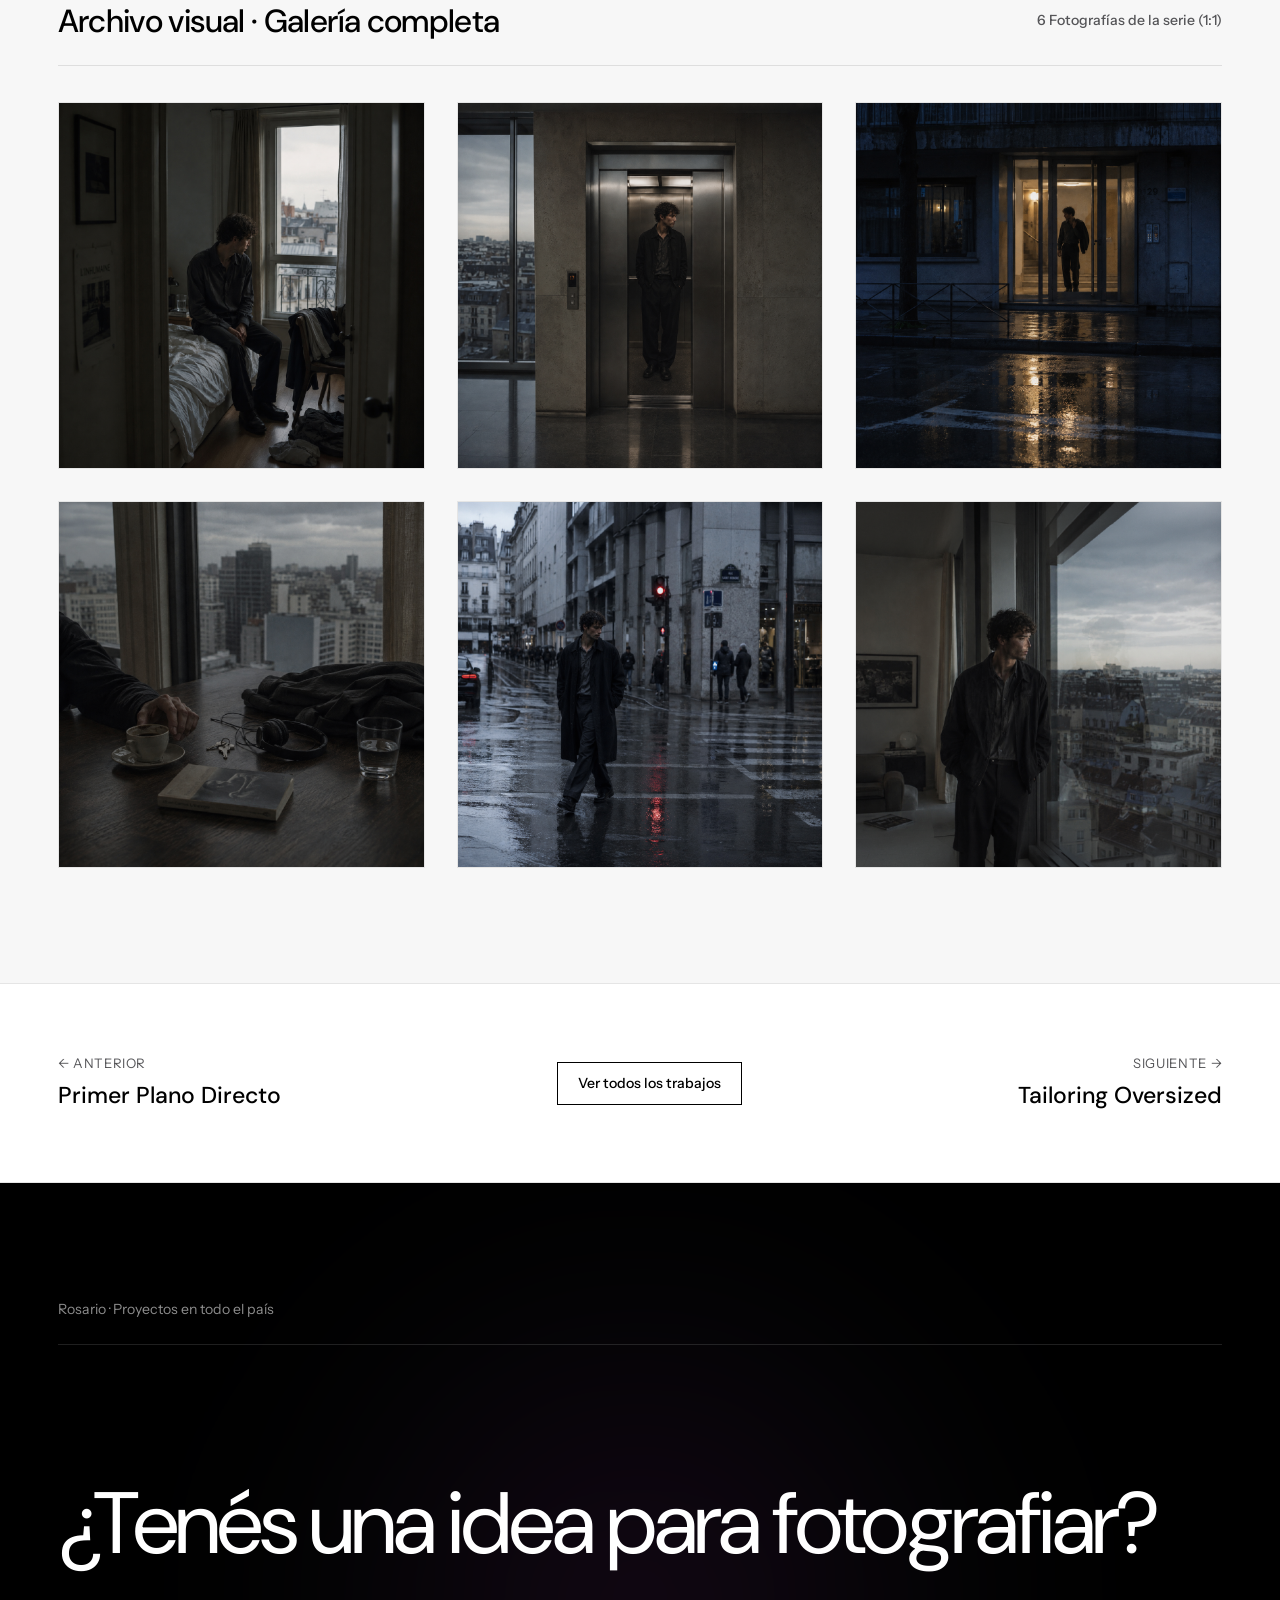
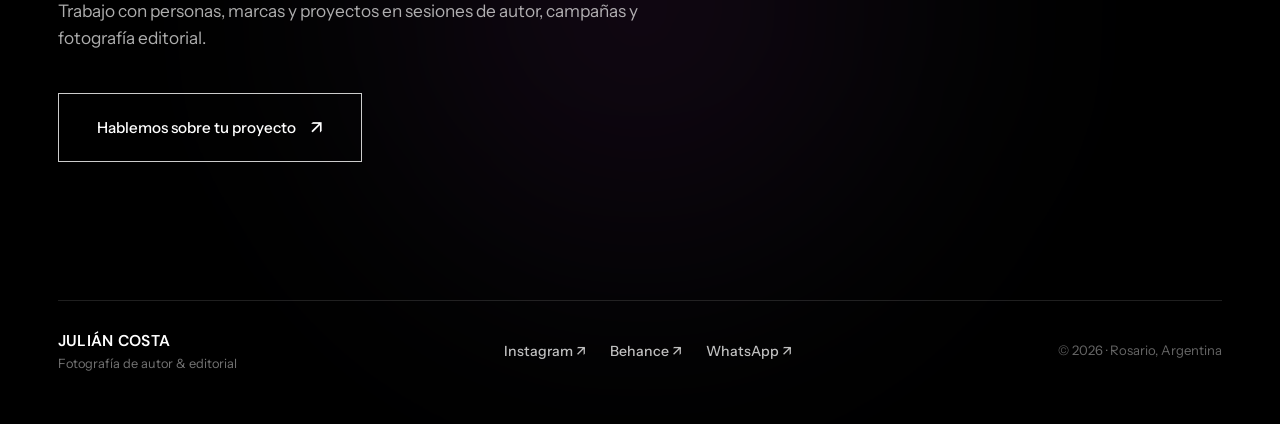
==== commit 9d32d9d5: "fix(project): Formato cuadrado 1:1 en la foto principal destacada de proyecto.html para evitar corte" ====
--- a/proyecto.html
+++ b/proyecto.html
@@ -12,7 +12,7 @@
   <link href="https://fonts.googleapis.com/css2?family=DM+Sans:ital,opsz,wght@0,9..40,300;0,9..40,400;0,9..40,500;0,9..40,600;0,9..40,700;1,9..40,400&family=Instrument+Sans:ital,wght@0,400;0,500;0,600;1,400&display=swap" rel="stylesheet" />
 
   <!-- Estilos CSS -->
-  <link rel="stylesheet" href="css/style.css?v=2026.services.hierarchy.36" />
+  <link rel="stylesheet" href="css/style.css?v=2026.featured.square.38" />
 </head>
 <body class="editorial-portfolio-body project-detail-body">
 
@@ -240,7 +240,7 @@
   </div>
 
   <!-- Scripts -->
-  <script src="js/main.js?v=2026.services.hierarchy.36"></script>
-  <script src="js/proyecto.js?v=2026.services.hierarchy.36"></script>
+  <script src="js/main.js?v=2026.featured.square.38"></script>
+  <script src="js/proyecto.js?v=2026.featured.square.38"></script>
 </body>
 </html>
--- a/css/style.css
+++ b/css/style.css
@@ -874,118 +874,39 @@
   color: #1a1a1c;
 }
 
-/* Catálogo Editorial de Servicios */
-.services-col-meta {
+.editorial-services-clean-list {
+  list-style: none !important;
+  list-style-type: none !important;
+  padding: 0;
+  margin: 0;
   display: flex;
   flex-direction: column;
   gap: 14px;
 }
 
-.services-col-intro {
-  font-family: var(--font-body);
-  font-size: 0.94rem;
-  line-height: 1.6;
-  color: var(--text-body);
-}
-
-.services-col-badge {
-  font-family: var(--font-body);
-  font-size: 0.78rem;
-  font-weight: 600;
-  text-transform: uppercase;
-  letter-spacing: 0.08em;
-  color: var(--text-muted);
+.editorial-services-clean-list li {
+  list-style: none !important;
+}
+
+.editorial-srv-item-btn {
+  font-family: var(--font-body);
+  font-size: clamp(1.05rem, 1.4vw, 1.25rem);
+  font-weight: 500;
+  color: #000000;
+  text-align: left;
+  background: none;
+  border: none;
+  padding: 2px 0;
+  cursor: pointer;
+  transition: color var(--t-fast), transform var(--t-fast);
   display: inline-flex;
   align-items: center;
-  gap: 6px;
-}
-
-.services-col-badge::before {
-  content: '';
-  display: inline-block;
-  width: 6px;
-  height: 6px;
-  border-radius: 50% !important;
-  background-color: var(--red-editorial);
-}
-
-.editorial-services-catalog {
-  display: flex;
-  flex-direction: column;
-  width: 100%;
-  border-top: 1px solid #000000;
-}
-
-.editorial-srv-card {
-  padding: 22px 14px 22px 0;
-  border-bottom: 1px solid var(--border-light);
-  cursor: pointer;
-  display: flex;
-  flex-direction: column;
-  gap: 6px;
-  transition: all var(--t-fast);
-  background: transparent;
-}
-
-.editorial-srv-card:hover {
-  padding-left: 14px;
-  background-color: #fafafa;
-  border-bottom-color: #000000;
-}
-
-.srv-card-header {
-  display: flex;
-  align-items: baseline;
-  gap: 16px;
-  width: 100%;
-}
-
-.srv-card-num {
-  font-family: var(--font-body);
-  font-size: 0.88rem;
-  font-weight: 500;
-  color: var(--text-light);
-  min-width: 26px;
-  transition: color var(--t-fast);
-}
-
-.editorial-srv-card:hover .srv-card-num {
+  gap: 8px;
+}
+
+.editorial-srv-item-btn:hover {
   color: var(--red-editorial);
-}
-
-.srv-card-title {
-  font-family: var(--font-headline);
-  font-size: clamp(1.15rem, 1.7vw, 1.4rem);
-  font-weight: 500;
-  color: #000000;
-  letter-spacing: -0.02em;
-  flex: 1;
-}
-
-.srv-card-arrow {
-  font-size: 1.15rem;
-  color: var(--text-light);
-  transition: transform var(--t-fast), color var(--t-fast);
-}
-
-.editorial-srv-card:hover .srv-card-arrow {
-  color: var(--red-editorial);
-  transform: translate(4px, -4px);
-}
-
-.srv-card-desc {
-  font-family: var(--font-body);
-  font-size: 0.9rem;
-  color: var(--text-muted);
-  line-height: 1.5;
-  padding-left: 42px;
-  margin: 0;
-}
-
-@media (max-width: 640px) {
-  .srv-card-desc {
-    padding-left: 0;
-  }
+  transform: translateX(5px);
 }
 
 /* ==========================================================================
@@ -1638,18 +1559,22 @@
 
 .featured-img-frame {
   width: 100%;
-  aspect-ratio: 16 / 10;
-  max-height: 82vh;
+  max-width: 880px;
+  aspect-ratio: 1 / 1 !important;
+  max-height: 85vh;
   overflow: hidden;
   background-color: var(--bg-subtle);
+  border: 1px solid var(--border-light);
 }
 
 .project-featured-img {
   width: 100%;
   height: 100%;
+  aspect-ratio: 1 / 1 !important;
   object-fit: cover;
   object-position: center;
   filter: contrast(1.03) brightness(0.99);
+  display: block;
 }
 
 /* Grilla Editorial de Todas las Fotos del Archivo */
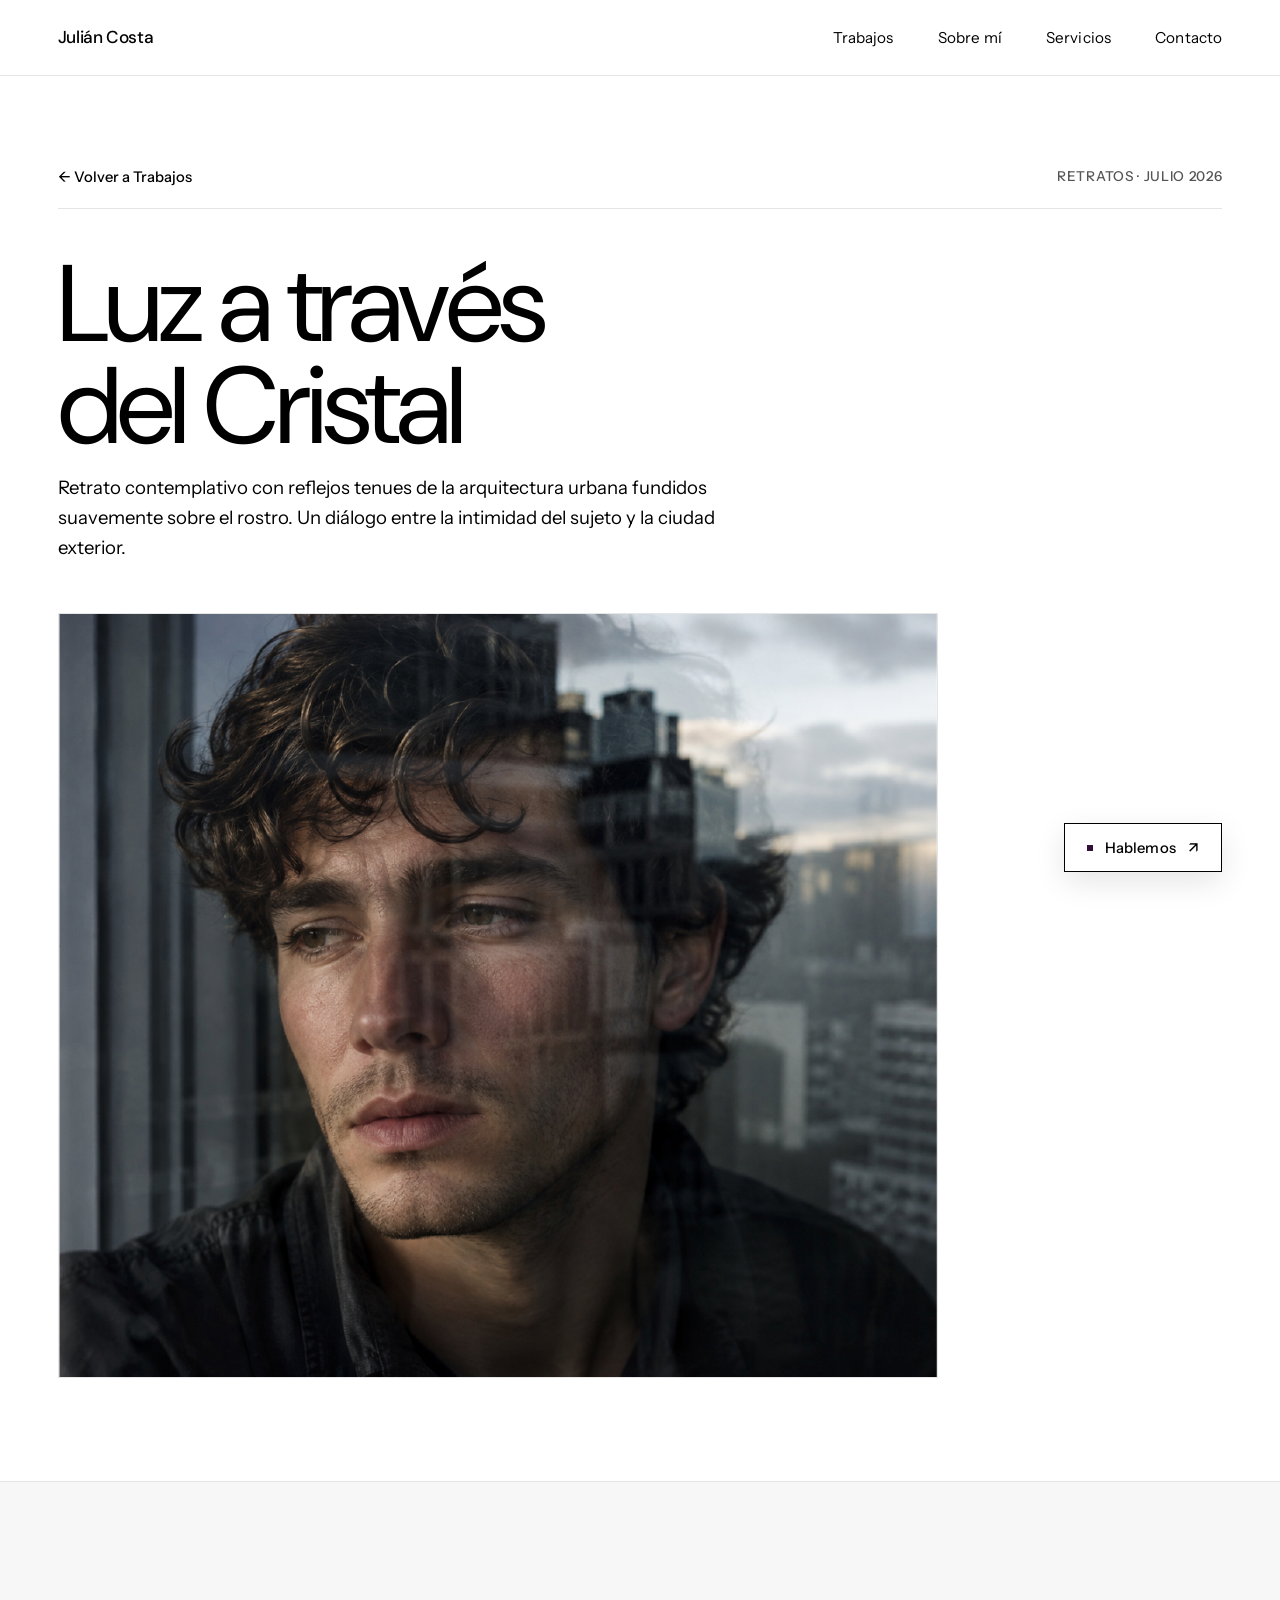
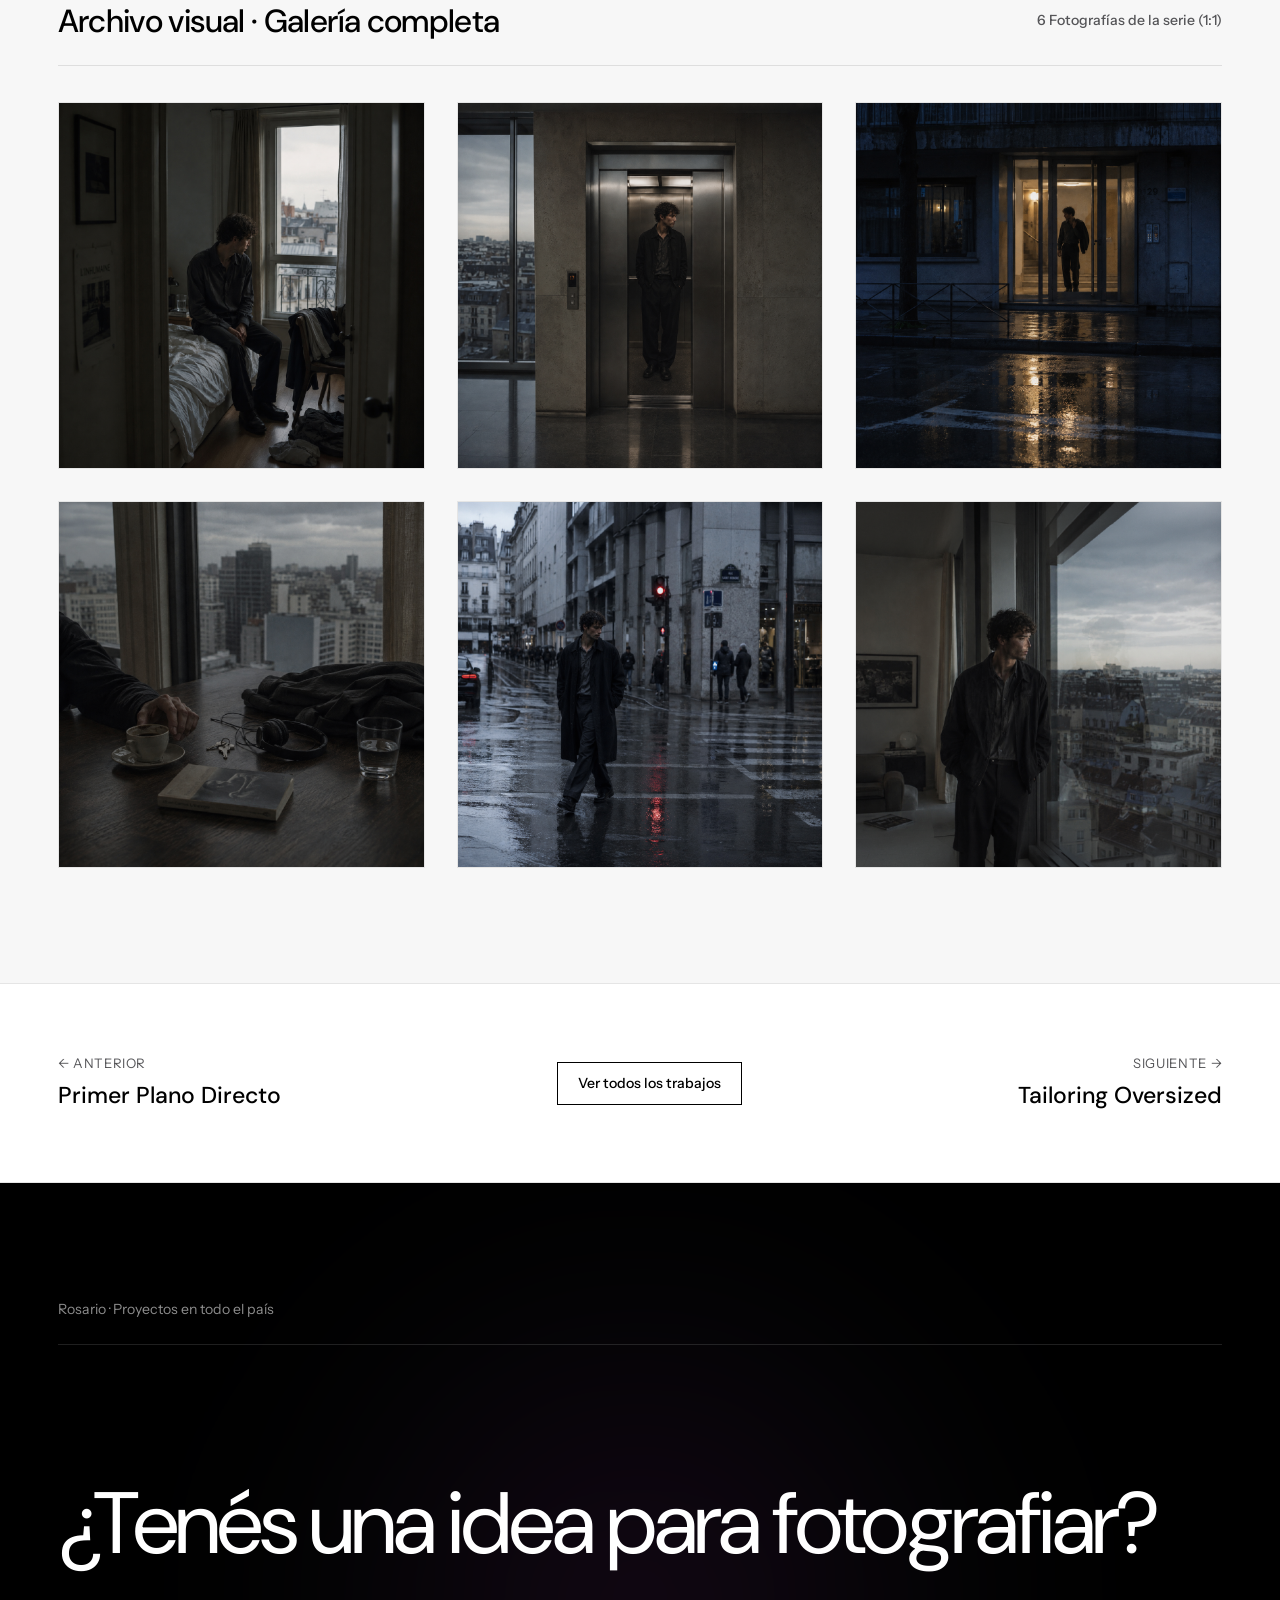
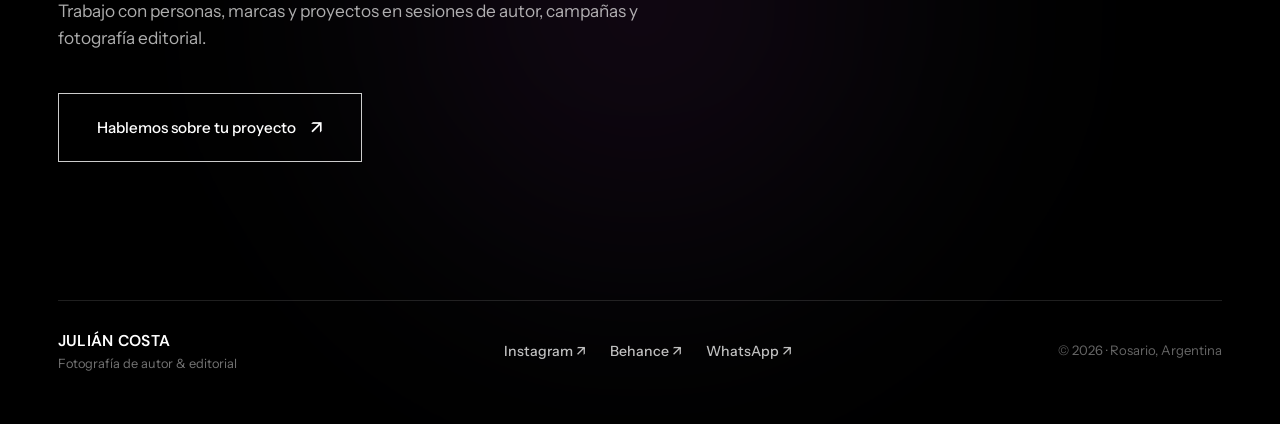
==== commit d0155d79: "feat(header): Actualizar marca en barra superior para que diga Julián Costa en index.html y proyecto" ====
--- a/proyecto.html
+++ b/proyecto.html
@@ -12,7 +12,7 @@
   <link href="https://fonts.googleapis.com/css2?family=DM+Sans:ital,opsz,wght@0,9..40,300;0,9..40,400;0,9..40,500;0,9..40,600;0,9..40,700;1,9..40,400&family=Instrument+Sans:ital,wght@0,400;0,500;0,600;1,400&display=swap" rel="stylesheet" />
 
   <!-- Estilos CSS -->
-  <link rel="stylesheet" href="css/style.css?v=2026.featured.square.38" />
+  <link rel="stylesheet" href="css/style.css?v=2026.brand.name.39" />
 </head>
 <body class="editorial-portfolio-body project-detail-body">
 
@@ -20,7 +20,7 @@
   <header class="site-header" id="siteHeader">
     <div class="header-inner">
       <div class="header-brand-box">
-        <a href="index.html" class="brand-text-label">Fotógrafo</a>
+        <a href="index.html" class="brand-text-label">Julián Costa</a>
       </div>
 
       <!-- Menú Desktop -->
@@ -240,7 +240,7 @@
   </div>
 
   <!-- Scripts -->
-  <script src="js/main.js?v=2026.featured.square.38"></script>
-  <script src="js/proyecto.js?v=2026.featured.square.38"></script>
+  <script src="js/main.js?v=2026.brand.name.39"></script>
+  <script src="js/proyecto.js?v=2026.brand.name.39"></script>
 </body>
 </html>
--- a/css/style.css
+++ b/css/style.css
@@ -103,16 +103,19 @@
 .brand-text-label {
   font-family: var(--font-headline);
   font-weight: 500;
-  font-size: 1.05rem;
-  letter-spacing: -0.01em;
-  color: var(--red-editorial); /* Rojo editorial */
+  font-size: 1.08rem;
+  letter-spacing: -0.02em;
+  color: #000000;
   text-transform: none;
   display: inline-block;
   padding: 4px 0;
+  text-decoration: none;
+  transition: color var(--t-fast);
 }
 
 .brand-text-label:hover {
-  opacity: 0.8;
+  color: var(--red-editorial);
+  opacity: 1;
 }
 
 .nav-list {
